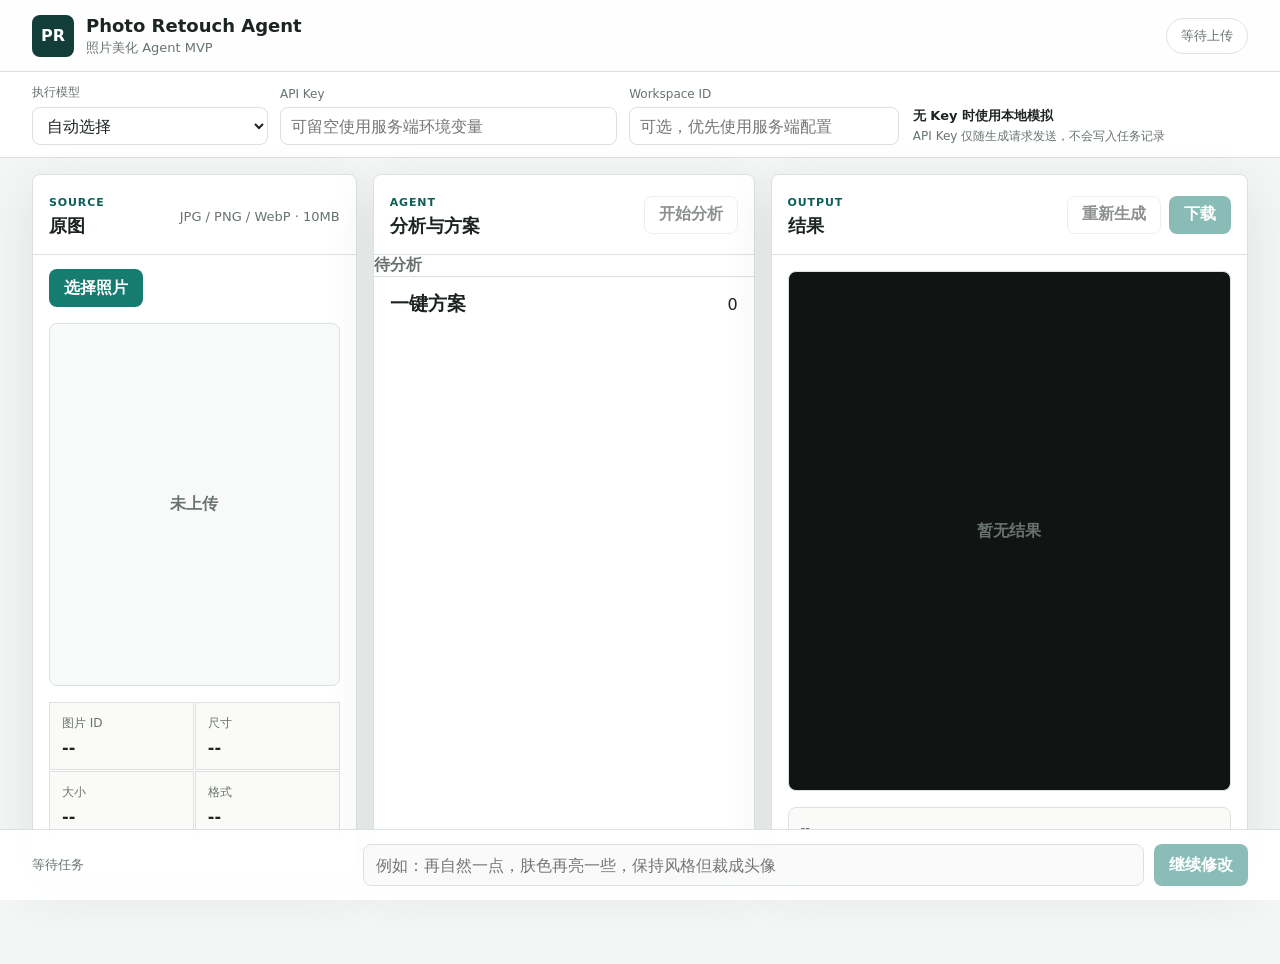
==== frontend/index.html @ a10822ad "feat: add configurable Qwen image provider" ====
<!doctype html>
<html lang="zh-CN">
  <head>
    <meta charset="UTF-8" />
    <meta name="viewport" content="width=device-width, initial-scale=1.0" />
    <title>Photo Retouch Agent</title>
    <link rel="stylesheet" href="./css/styles.css?v=0.2.0" />
  </head>
  <body>
    <header class="topbar">
      <div class="brand">
        <span class="brand-mark">PR</span>
        <div>
          <h1>Photo Retouch Agent</h1>
          <p>照片美化 Agent MVP</p>
        </div>
      </div>
      <div class="status" id="status">等待上传</div>
    </header>

    <section class="provider-bar" aria-label="图像模型配置">
      <label>
        <span>执行模型</span>
        <select id="providerSelect">
          <option value="auto">自动选择</option>
          <option value="mock">本地模拟</option>
          <option value="qwen">Qwen Image</option>
        </select>
      </label>
      <label id="apiKeyField">
        <span>API Key</span>
        <input
          id="apiKeyInput"
          type="password"
          autocomplete="off"
          spellcheck="false"
          placeholder="可留空使用服务端环境变量"
        />
      </label>
      <label id="workspaceField">
        <span>Workspace ID</span>
        <input
          id="workspaceInput"
          type="text"
          autocomplete="off"
          spellcheck="false"
          placeholder="可选，优先使用服务端配置"
        />
      </label>
      <div class="provider-state">
        <strong id="providerState">读取配置中</strong>
        <span id="providerHint">API Key 仅用于本次会话，不会保存</span>
      </div>
    </section>

    <main class="workspace">
      <section class="panel">
        <div class="panel-head">
          <div>
            <span>Source</span>
            <h2>原图</h2>
          </div>
          <small>JPG / PNG / WebP · 10MB</small>
        </div>
        <div class="actions">
          <input id="fileInput" type="file" accept="image/jpeg,image/png,image/webp" hidden />
          <button id="uploadButton" class="primary" type="button">选择照片</button>
        </div>
        <figure class="image-box">
          <img id="sourceImage" alt="原图预览" hidden />
          <figcaption id="sourceEmpty">未上传</figcaption>
        </figure>
        <dl class="meta" id="photoMeta">
          <div><dt>图片 ID</dt><dd>--</dd></div>
          <div><dt>尺寸</dt><dd>--</dd></div>
          <div><dt>大小</dt><dd>--</dd></div>
          <div><dt>格式</dt><dd>--</dd></div>
        </dl>
      </section>

      <section class="panel">
        <div class="panel-head">
          <div>
            <span>Agent</span>
            <h2>分析与方案</h2>
          </div>
          <button id="analyzeButton" type="button" disabled>开始分析</button>
        </div>
        <div id="analysisEmpty" class="empty">待分析</div>
        <div id="analysisContent" hidden>
          <div class="summary">
            <div><span>场景</span><strong id="sceneType">--</strong></div>
            <div><span>主体</span><strong id="subjectSummary">--</strong></div>
            <div><span>风险</span><strong id="riskSummary">--</strong></div>
          </div>
          <div id="analysisGroups" class="groups"></div>
        </div>
        <div class="plans-title">
          <h3>一键方案</h3>
          <span id="planCount">0</span>
        </div>
        <div id="planList" class="plans"></div>
      </section>

      <section class="panel result-panel">
        <div class="panel-head">
          <div>
            <span>Output</span>
            <h2>结果</h2>
          </div>
          <div class="actions">
            <button id="regenerateButton" type="button" disabled>重新生成</button>
            <a id="downloadLink" class="primary disabled" href="#" download>下载</a>
          </div>
        </div>
        <div class="result-box">
          <img id="resultImage" alt="美化结果" hidden />
          <div id="resultEmpty" class="empty">暂无结果</div>
        </div>
        <p id="executionNote" class="note">--</p>
      </section>
    </main>

    <footer class="dock">
      <div id="history" class="history">等待任务</div>
      <form id="refineForm" class="refine">
        <input
          id="instructionInput"
          type="text"
          placeholder="例如：再自然一点，肤色再亮一些，保持风格但裁成头像"
          disabled
        />
        <button id="refineButton" class="primary" type="submit" disabled>继续修改</button>
      </form>
    </footer>

    <script type="module" src="./js/main.js?v=0.2.0"></script>
  </body>
</html>
---- frontend/css/styles.css ----
:root {
  --bg: #f4f6f5;
  --panel: #fff;
  --text: #1c2420;
  --muted: #68736e;
  --line: #dbe2dd;
  --accent: #167c72;
  --accent-strong: #0c5f57;
  --accent-soft: #e4f4f1;
  --amber-soft: #fff0df;
  --blue-soft: #eaf2fb;
  --rose-soft: #ffedf1;
  --shadow: 0 16px 50px rgba(34, 48, 43, 0.1);
}

* {
  box-sizing: border-box;
}

[hidden] {
  display: none !important;
}

body {
  margin: 0;
  background: var(--bg);
  color: var(--text);
  font-family: Inter, ui-sans-serif, system-ui, -apple-system, BlinkMacSystemFont, "Segoe UI",
    "Microsoft YaHei", sans-serif;
}

button,
input,
select {
  font: inherit;
}

button,
.primary {
  min-height: 38px;
  border-radius: 8px;
  border: 1px solid var(--line);
  padding: 0 14px;
  background: #fff;
  color: var(--text);
  font-weight: 720;
  cursor: pointer;
}

button:disabled,
.disabled {
  opacity: 0.5;
  pointer-events: none;
}

.primary {
  display: inline-flex;
  align-items: center;
  justify-content: center;
  border-color: transparent;
  background: var(--accent);
  color: #fff;
  text-decoration: none;
}

.topbar {
  min-height: 72px;
  display: flex;
  align-items: center;
  justify-content: space-between;
  gap: 18px;
  padding: 14px clamp(16px, 3vw, 32px);
  border-bottom: 1px solid var(--line);
  background: rgba(255, 255, 255, 0.9);
  position: sticky;
  top: 0;
  z-index: 10;
}

.brand {
  display: flex;
  align-items: center;
  gap: 12px;
}

.brand-mark {
  width: 42px;
  height: 42px;
  display: grid;
  place-items: center;
  border-radius: 8px;
  background: #123d38;
  color: #fff;
  font-weight: 800;
}

.brand h1,
.brand p,
.panel-head h2,
.plans-title h3,
figure {
  margin: 0;
}

.brand h1 {
  font-size: 18px;
}

.brand p,
.panel-head small,
.note {
  margin-top: 3px;
  color: var(--muted);
  font-size: 13px;
}

.status {
  min-height: 36px;
  display: inline-flex;
  align-items: center;
  border: 1px solid var(--line);
  border-radius: 999px;
  padding: 0 14px;
  background: #fff;
  color: var(--muted);
  font-size: 13px;
}

.provider-bar {
  display: grid;
  grid-template-columns: minmax(150px, 0.7fr) minmax(220px, 1fr) minmax(190px, 0.8fr) minmax(220px, 1fr);
  gap: 12px;
  align-items: end;
  padding: 12px clamp(16px, 3vw, 32px);
  border-bottom: 1px solid var(--line);
  background: #fff;
}

.provider-bar label {
  display: grid;
  gap: 6px;
  min-width: 0;
}

.provider-bar label > span,
.provider-state span {
  color: var(--muted);
  font-size: 12px;
}

.provider-bar input,
.provider-bar select {
  width: 100%;
  min-width: 0;
  min-height: 38px;
  border: 1px solid var(--line);
  border-radius: 8px;
  padding: 0 10px;
  background: #fff;
  color: var(--text);
}

.provider-bar input:focus,
.provider-bar select:focus {
  border-color: var(--accent);
  outline: 3px solid var(--accent-soft);
}

.provider-state {
  min-height: 38px;
  display: grid;
  align-content: center;
  gap: 3px;
  padding: 0 2px;
}

.provider-state strong {
  font-size: 13px;
}

.workspace {
  display: grid;
  grid-template-columns: minmax(280px, 0.85fr) minmax(320px, 1fr) minmax(360px, 1.25fr);
  gap: 16px;
  padding: 16px clamp(16px, 3vw, 32px) 90px;
}

.panel {
  min-width: 0;
  background: var(--panel);
  border: 1px solid var(--line);
  border-radius: 8px;
  box-shadow: var(--shadow);
  overflow: hidden;
}

.panel-head {
  min-height: 66px;
  display: flex;
  justify-content: space-between;
  align-items: center;
  gap: 12px;
  padding: 16px;
  border-bottom: 1px solid var(--line);
}

.panel-head span {
  color: var(--accent-strong);
  text-transform: uppercase;
  font-size: 11px;
  font-weight: 800;
  letter-spacing: 0.08em;
}

.panel-head h2 {
  margin-top: 4px;
  font-size: 18px;
}

.actions {
  display: flex;
  gap: 8px;
  flex-wrap: wrap;
  padding: 14px 16px 0;
}

.panel-head .actions {
  padding: 0;
}

.image-box,
.result-box {
  position: relative;
  display: grid;
  place-items: center;
  width: calc(100% - 32px);
  min-height: 320px;
  margin: 16px;
  border: 1px solid var(--line);
  border-radius: 8px;
  overflow: hidden;
  background: #f8faf9;
}

.image-box {
  aspect-ratio: 4 / 5;
}

.result-box {
  min-height: 520px;
  background: #101413;
}

.image-box img,
.result-box img {
  width: 100%;
  height: 100%;
  object-fit: contain;
}

.empty,
figcaption {
  color: var(--muted);
  font-weight: 700;
}

.meta {
  display: grid;
  grid-template-columns: repeat(2, minmax(0, 1fr));
  gap: 1px;
  margin: 0;
  padding: 0 16px 16px;
}

.meta div,
.summary div {
  padding: 12px;
  border: 1px solid var(--line);
  background: #fafbf9;
}

.meta dt,
.summary span {
  color: var(--muted);
  font-size: 12px;
}

.meta dd {
  margin: 6px 0 0;
  font-weight: 760;
  overflow-wrap: anywhere;
}

.summary {
  display: grid;
  grid-template-columns: repeat(3, minmax(0, 1fr));
  gap: 1px;
  padding: 16px;
}

.summary strong {
  display: block;
  margin-top: 8px;
}

.groups {
  padding: 0 16px 8px;
}

.group {
  padding: 12px 0;
  border-top: 1px solid var(--line);
}

.group h3 {
  margin: 0 0 10px;
  font-size: 13px;
}

.tags {
  display: flex;
  flex-wrap: wrap;
  gap: 8px;
}

.tag {
  min-height: 28px;
  display: inline-flex;
  align-items: center;
  border-radius: 999px;
  padding: 5px 9px;
  background: var(--accent-soft);
  color: var(--accent-strong);
  font-size: 12px;
  font-weight: 680;
}

.tag.amber {
  background: var(--amber-soft);
}

.tag.blue {
  background: var(--blue-soft);
}

.tag.rose {
  background: var(--rose-soft);
}

.plans-title {
  display: flex;
  align-items: center;
  justify-content: space-between;
  padding: 14px 16px 8px;
  border-top: 1px solid var(--line);
}

.plans {
  padding: 0 16px 16px;
}

.plan {
  display: grid;
  grid-template-columns: 1fr auto;
  gap: 12px;
  padding: 14px 0;
  border-top: 1px solid var(--line);
}

.plan:first-child {
  border-top: 0;
}

.plan strong {
  display: block;
  margin-bottom: 5px;
}

.plan p {
  margin: 0 0 8px;
  color: var(--muted);
  font-size: 13px;
  line-height: 1.45;
}

.note {
  min-height: 50px;
  margin: 0 16px 16px;
  padding: 12px;
  border: 1px solid var(--line);
  border-radius: 8px;
  background: #fafbf9;
}

.dock {
  position: fixed;
  left: 0;
  right: 0;
  bottom: 0;
  z-index: 12;
  display: grid;
  grid-template-columns: minmax(180px, 0.36fr) minmax(260px, 1fr);
  gap: 12px;
  padding: 14px clamp(16px, 3vw, 32px);
  border-top: 1px solid var(--line);
  background: rgba(255, 255, 255, 0.94);
}

.history {
  display: flex;
  align-items: center;
  min-height: 42px;
  color: var(--muted);
  font-size: 13px;
  overflow: hidden;
  text-overflow: ellipsis;
  white-space: nowrap;
}

.refine {
  display: grid;
  grid-template-columns: 1fr auto;
  gap: 10px;
}

.refine input {
  width: 100%;
  min-width: 0;
  min-height: 42px;
  border: 1px solid var(--line);
  border-radius: 8px;
  padding: 0 12px;
}

@media (max-width: 1180px) {
  .provider-bar {
    grid-template-columns: repeat(2, minmax(0, 1fr));
  }

  .workspace {
    grid-template-columns: minmax(280px, 0.9fr) minmax(420px, 1.1fr);
  }

  .result-panel {
    grid-column: 1 / -1;
  }
}

@media (max-width: 760px) {
  .topbar,
  .panel-head {
    align-items: flex-start;
    flex-direction: column;
  }

  .workspace,
  .dock,
  .refine,
  .summary,
  .meta,
  .provider-bar {
    grid-template-columns: 1fr;
  }

  .result-box {
    min-height: 380px;
  }
}
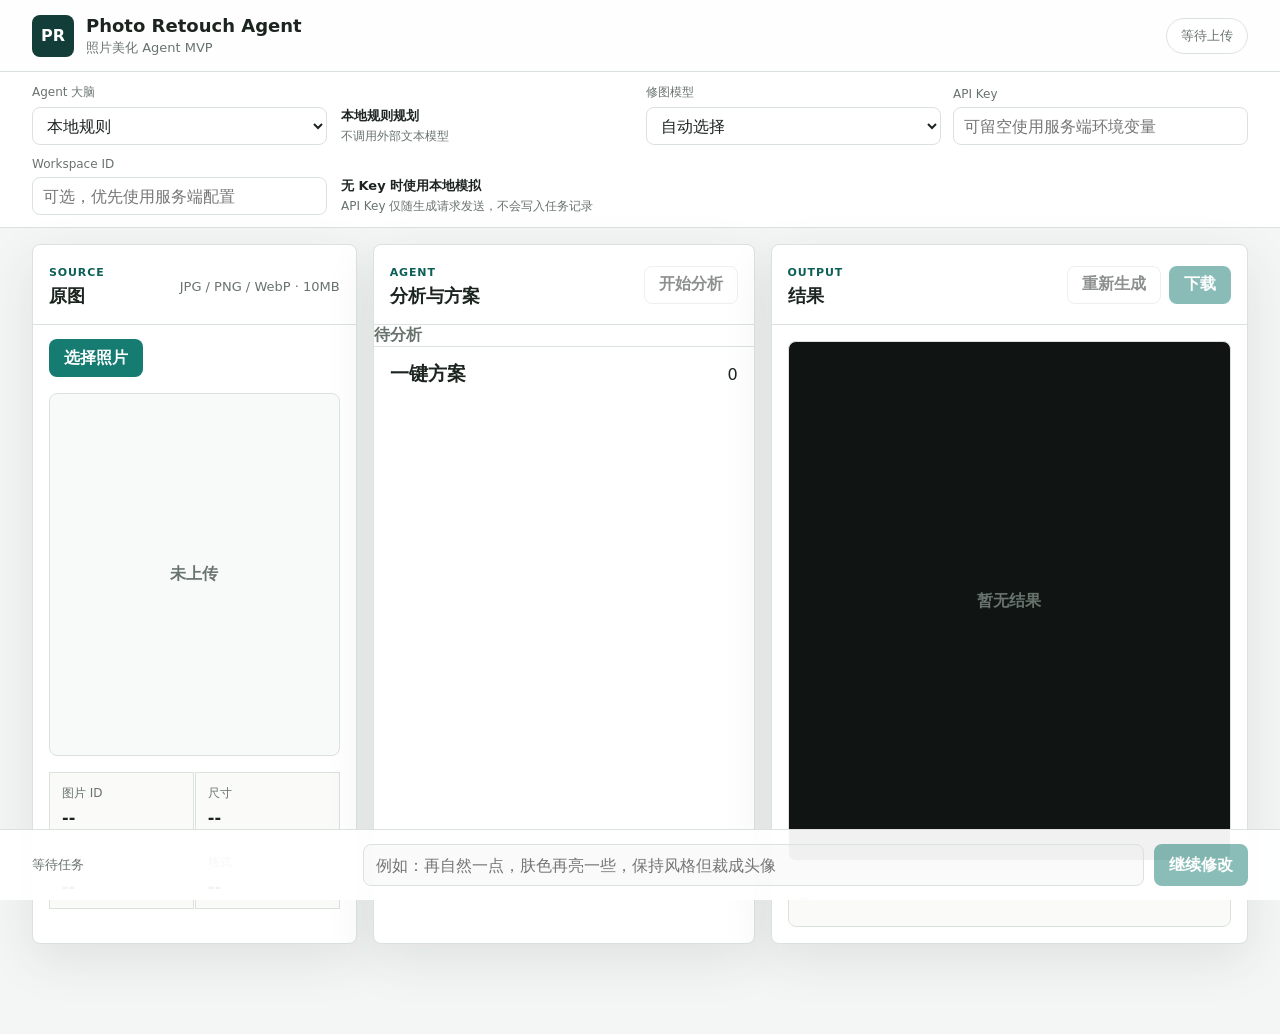
==== commit 9029b66a: "feat: add DeepSeek and GLM agent brains" ====
--- a/frontend/index.html
+++ b/frontend/index.html
@@ -4,7 +4,7 @@
     <meta charset="UTF-8" />
     <meta name="viewport" content="width=device-width, initial-scale=1.0" />
     <title>Photo Retouch Agent</title>
-    <link rel="stylesheet" href="./css/styles.css?v=0.2.0" />
+    <link rel="stylesheet" href="./css/styles.css?v=0.3.0" />
   </head>
   <body>
     <header class="topbar">
@@ -20,7 +20,29 @@
 
     <section class="provider-bar" aria-label="图像模型配置">
       <label>
-        <span>执行模型</span>
+        <span>Agent 大脑</span>
+        <select id="brainProviderSelect">
+          <option value="local">本地规则</option>
+          <option value="deepseek">DeepSeek</option>
+          <option value="glm">GLM</option>
+        </select>
+      </label>
+      <label id="brainApiKeyField" hidden>
+        <span>Agent API Key</span>
+        <input
+          id="brainApiKeyInput"
+          type="password"
+          autocomplete="off"
+          spellcheck="false"
+          placeholder="可留空使用服务端环境变量"
+        />
+      </label>
+      <div class="provider-state">
+        <strong id="brainProviderState">本地规则规划</strong>
+        <span id="brainProviderHint">优化修图指令，不直接编辑图片</span>
+      </div>
+      <label>
+        <span>修图模型</span>
         <select id="providerSelect">
           <option value="auto">自动选择</option>
           <option value="mock">本地模拟</option>
@@ -134,6 +156,6 @@
       </form>
     </footer>
 
-    <script type="module" src="./js/main.js?v=0.2.0"></script>
+    <script type="module" src="./js/main.js?v=0.3.0"></script>
   </body>
 </html>
--- a/frontend/css/styles.css
+++ b/frontend/css/styles.css
@@ -128,7 +128,7 @@
 
 .provider-bar {
   display: grid;
-  grid-template-columns: minmax(150px, 0.7fr) minmax(220px, 1fr) minmax(190px, 0.8fr) minmax(220px, 1fr);
+  grid-template-columns: repeat(4, minmax(0, 1fr));
   gap: 12px;
   align-items: end;
   padding: 12px clamp(16px, 3vw, 32px);
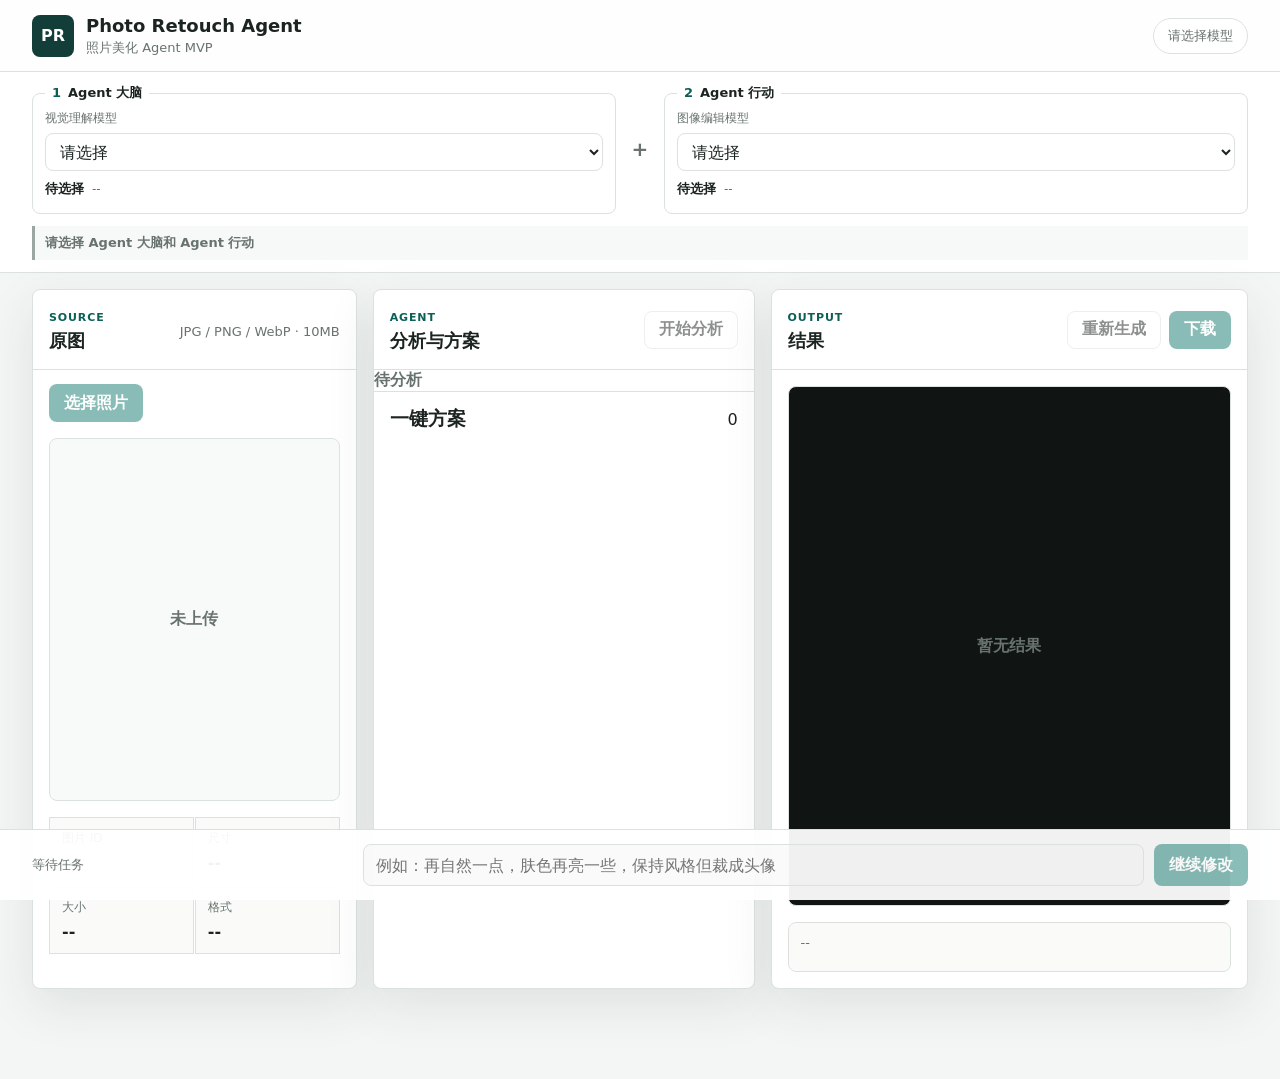
==== commit f0e5aec2: "feat: add required brain and action model controls" ====
--- a/frontend/index.html
+++ b/frontend/index.html
@@ -4,7 +4,7 @@
     <meta charset="UTF-8" />
     <meta name="viewport" content="width=device-width, initial-scale=1.0" />
     <title>Photo Retouch Agent</title>
-    <link rel="stylesheet" href="./css/styles.css?v=0.3.0" />
+    <link rel="stylesheet" href="./css/styles.css?v=0.4.0" />
   </head>
   <body>
     <header class="topbar">
@@ -15,64 +15,85 @@
           <p>照片美化 Agent MVP</p>
         </div>
       </div>
-      <div class="status" id="status">等待上传</div>
+      <div class="status" id="status">请选择模型</div>
     </header>
 
-    <section class="provider-bar" aria-label="图像模型配置">
-      <label>
-        <span>Agent 大脑</span>
-        <select id="brainProviderSelect">
-          <option value="local">本地规则</option>
-          <option value="deepseek">DeepSeek</option>
-          <option value="glm">GLM</option>
-        </select>
-      </label>
-      <label id="brainApiKeyField" hidden>
-        <span>Agent API Key</span>
-        <input
-          id="brainApiKeyInput"
-          type="password"
-          autocomplete="off"
-          spellcheck="false"
-          placeholder="可留空使用服务端环境变量"
-        />
-      </label>
-      <div class="provider-state">
-        <strong id="brainProviderState">本地规则规划</strong>
-        <span id="brainProviderHint">优化修图指令，不直接编辑图片</span>
-      </div>
-      <label>
-        <span>修图模型</span>
-        <select id="providerSelect">
-          <option value="auto">自动选择</option>
-          <option value="mock">本地模拟</option>
-          <option value="qwen">Qwen Image</option>
-        </select>
-      </label>
-      <label id="apiKeyField">
-        <span>API Key</span>
-        <input
-          id="apiKeyInput"
-          type="password"
-          autocomplete="off"
-          spellcheck="false"
-          placeholder="可留空使用服务端环境变量"
-        />
-      </label>
-      <label id="workspaceField">
-        <span>Workspace ID</span>
-        <input
-          id="workspaceInput"
-          type="text"
-          autocomplete="off"
-          spellcheck="false"
-          placeholder="可选，优先使用服务端配置"
-        />
-      </label>
-      <div class="provider-state">
-        <strong id="providerState">读取配置中</strong>
-        <span id="providerHint">API Key 仅用于本次会话，不会保存</span>
-      </div>
+    <section class="provider-bar" aria-label="Agent 模型配置">
+      <fieldset class="model-group">
+        <legend><span>1</span>Agent 大脑</legend>
+        <div class="model-fields">
+          <label>
+            <span>视觉理解模型</span>
+            <select id="brainProviderSelect">
+              <option value="">请选择</option>
+            </select>
+          </label>
+          <label id="brainApiKeyField" hidden>
+            <span>API Key</span>
+            <input
+              id="brainApiKeyInput"
+              type="password"
+              autocomplete="off"
+              spellcheck="false"
+              placeholder="服务端未配置时填写"
+            />
+          </label>
+          <label id="brainWorkspaceField" hidden>
+            <span>Workspace ID</span>
+            <input
+              id="brainWorkspaceInput"
+              type="text"
+              autocomplete="off"
+              spellcheck="false"
+              placeholder="可选"
+            />
+          </label>
+        </div>
+        <div class="provider-state">
+          <strong id="brainProviderState">待选择</strong>
+          <span id="brainProviderHint">--</span>
+        </div>
+      </fieldset>
+
+      <div class="model-connector" aria-hidden="true">+</div>
+
+      <fieldset class="model-group">
+        <legend><span>2</span>Agent 行动</legend>
+        <div class="model-fields">
+          <label>
+            <span>图像编辑模型</span>
+            <select id="actionProviderSelect">
+              <option value="">请选择</option>
+            </select>
+          </label>
+          <label id="actionApiKeyField" hidden>
+            <span>API Key</span>
+            <input
+              id="actionApiKeyInput"
+              type="password"
+              autocomplete="off"
+              spellcheck="false"
+              placeholder="服务端未配置时填写"
+            />
+          </label>
+          <label id="actionWorkspaceField" hidden>
+            <span>Workspace ID</span>
+            <input
+              id="actionWorkspaceInput"
+              type="text"
+              autocomplete="off"
+              spellcheck="false"
+              placeholder="可选"
+            />
+          </label>
+        </div>
+        <div class="provider-state">
+          <strong id="actionProviderState">待选择</strong>
+          <span id="actionProviderHint">--</span>
+        </div>
+      </fieldset>
+
+      <div class="workflow-gate" id="workflowGate">请选择 Agent 大脑和 Agent 行动</div>
     </section>
 
     <main class="workspace">
@@ -86,7 +107,7 @@
         </div>
         <div class="actions">
           <input id="fileInput" type="file" accept="image/jpeg,image/png,image/webp" hidden />
-          <button id="uploadButton" class="primary" type="button">选择照片</button>
+          <button id="uploadButton" class="primary" type="button" disabled>选择照片</button>
         </div>
         <figure class="image-box">
           <img id="sourceImage" alt="原图预览" hidden />
@@ -114,6 +135,7 @@
             <div><span>场景</span><strong id="sceneType">--</strong></div>
             <div><span>主体</span><strong id="subjectSummary">--</strong></div>
             <div><span>风险</span><strong id="riskSummary">--</strong></div>
+            <div><span>分析模型</span><strong id="analysisModelSummary">--</strong></div>
           </div>
           <div id="analysisGroups" class="groups"></div>
         </div>
@@ -156,6 +178,6 @@
       </form>
     </footer>
 
-    <script type="module" src="./js/main.js?v=0.3.0"></script>
+    <script type="module" src="./js/main.js?v=0.4.0"></script>
   </body>
 </html>
--- a/frontend/css/styles.css
+++ b/frontend/css/styles.css
@@ -128,28 +128,58 @@
 
 .provider-bar {
   display: grid;
-  grid-template-columns: repeat(4, minmax(0, 1fr));
+  grid-template-columns: minmax(0, 1fr) 24px minmax(0, 1fr);
   gap: 12px;
-  align-items: end;
+  align-items: center;
   padding: 12px clamp(16px, 3vw, 32px);
   border-bottom: 1px solid var(--line);
   background: #fff;
 }
 
-.provider-bar label {
-  display: grid;
+.model-group {
+  min-width: 0;
+  margin: 0;
+  border: 1px solid var(--line);
+  border-radius: 8px;
+  padding: 8px 12px 12px;
+}
+
+.model-group legend {
+  padding: 0 7px;
+  font-size: 13px;
+  font-weight: 780;
+}
+
+.model-group legend span {
+  margin-right: 7px;
+  color: var(--accent-strong);
+}
+
+.model-fields {
+  display: flex;
+  flex-wrap: wrap;
+  gap: 10px;
+}
+
+.model-fields label {
+  display: grid;
+  flex: 1 1 170px;
   gap: 6px;
   min-width: 0;
 }
 
-.provider-bar label > span,
+.model-fields label:first-child {
+  flex-basis: 230px;
+}
+
+.model-fields label > span,
 .provider-state span {
   color: var(--muted);
   font-size: 12px;
 }
 
-.provider-bar input,
-.provider-bar select {
+.model-fields input,
+.model-fields select {
   width: 100%;
   min-width: 0;
   min-height: 38px;
@@ -160,22 +190,48 @@
   color: var(--text);
 }
 
-.provider-bar input:focus,
-.provider-bar select:focus {
+.model-fields input:focus,
+.model-fields select:focus {
   border-color: var(--accent);
   outline: 3px solid var(--accent-soft);
 }
 
 .provider-state {
-  min-height: 38px;
-  display: grid;
-  align-content: center;
-  gap: 3px;
-  padding: 0 2px;
+  min-height: 30px;
+  display: flex;
+  align-items: baseline;
+  gap: 8px;
+  padding-top: 9px;
 }
 
 .provider-state strong {
   font-size: 13px;
+}
+
+.model-connector {
+  color: var(--muted);
+  font-size: 20px;
+  font-weight: 760;
+  text-align: center;
+}
+
+.workflow-gate {
+  grid-column: 1 / -1;
+  min-height: 34px;
+  display: flex;
+  align-items: center;
+  border-left: 3px solid #9aa6a0;
+  padding: 6px 10px;
+  background: #f7f9f8;
+  color: var(--muted);
+  font-size: 13px;
+  font-weight: 700;
+}
+
+.workflow-gate[data-ready="true"] {
+  border-left-color: var(--accent);
+  background: var(--accent-soft);
+  color: var(--accent-strong);
 }
 
 .workspace {
@@ -293,7 +349,7 @@
 
 .summary {
   display: grid;
-  grid-template-columns: repeat(3, minmax(0, 1fr));
+  grid-template-columns: repeat(4, minmax(0, 1fr));
   gap: 1px;
   padding: 16px;
 }
@@ -434,7 +490,11 @@
 
 @media (max-width: 1180px) {
   .provider-bar {
-    grid-template-columns: repeat(2, minmax(0, 1fr));
+    grid-template-columns: 1fr;
+  }
+
+  .model-connector {
+    display: none;
   }
 
   .workspace {
@@ -456,10 +516,25 @@
   .workspace,
   .dock,
   .refine,
-  .summary,
-  .meta,
-  .provider-bar {
+    .summary,
+    .meta,
+    .provider-bar {
     grid-template-columns: 1fr;
+  }
+
+  .model-fields {
+    flex-direction: column;
+  }
+
+  .model-fields label,
+  .model-fields label:first-child {
+    flex: 0 0 auto;
+  }
+
+  .provider-state {
+    align-items: flex-start;
+    flex-direction: column;
+    gap: 3px;
   }
 
   .result-box {
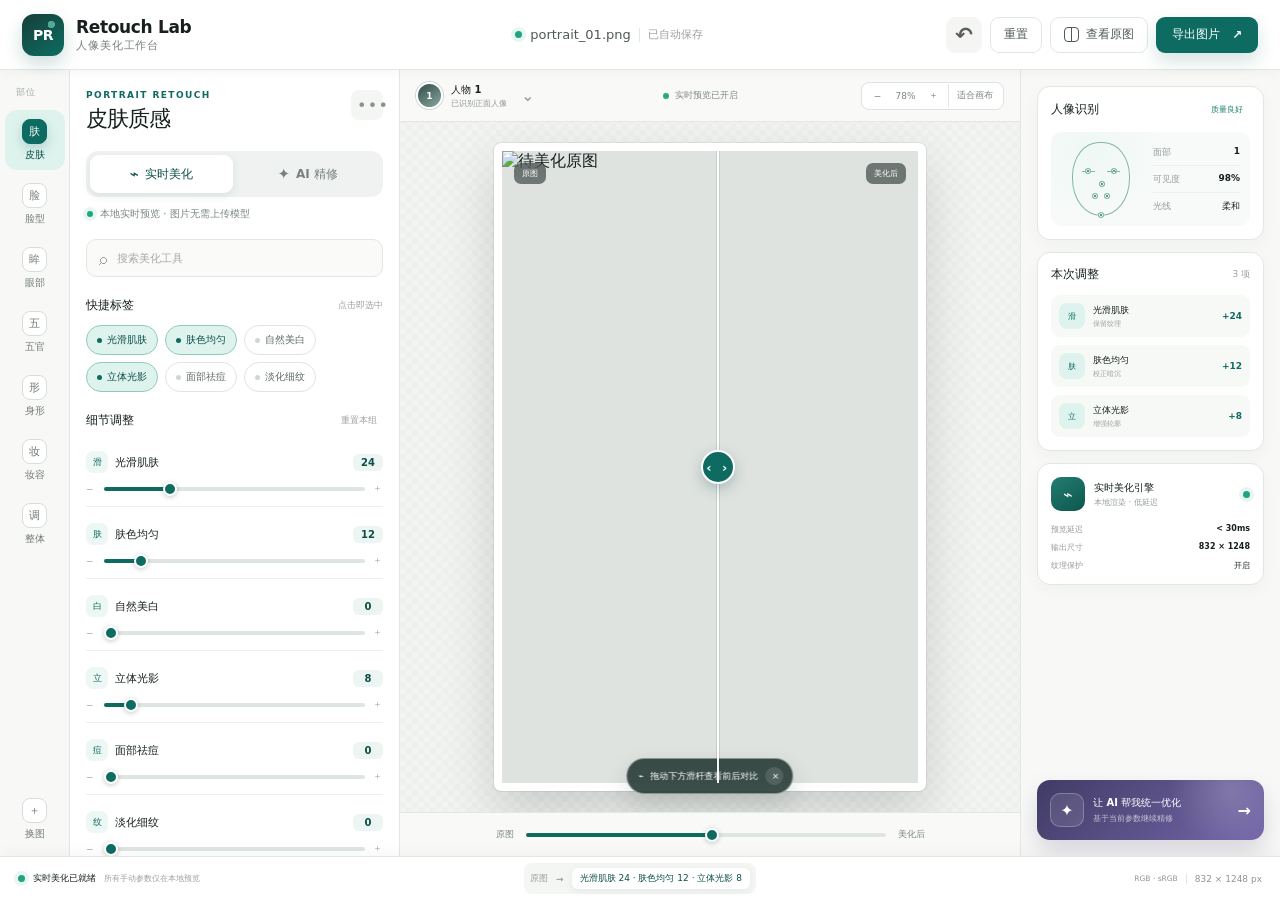
==== commit f5fd00d5: "feat: add tag-based portrait retouch workspace" ====
--- a/frontend/index.html
+++ b/frontend/index.html
@@ -3,181 +3,354 @@
   <head>
     <meta charset="UTF-8" />
     <meta name="viewport" content="width=device-width, initial-scale=1.0" />
-    <title>Photo Retouch Agent</title>
-    <link rel="stylesheet" href="./css/styles.css?v=0.4.0" />
+    <meta
+      name="description"
+      content="Photo Retouch Agent 标签化人像美化工作台原型"
+    />
+    <title>Photo Retouch Agent · 人像美化工作台</title>
+    <link rel="stylesheet" href="./css/styles.css?v=0.5.0" />
   </head>
   <body>
-    <header class="topbar">
-      <div class="brand">
+    <header class="app-header">
+      <a class="brand" href="/" aria-label="Photo Retouch Agent 首页">
         <span class="brand-mark">PR</span>
-        <div>
-          <h1>Photo Retouch Agent</h1>
-          <p>照片美化 Agent MVP</p>
-        </div>
-      </div>
-      <div class="status" id="status">请选择模型</div>
+        <span class="brand-copy">
+          <strong>Retouch Lab</strong>
+          <small>人像美化工作台</small>
+        </span>
+      </a>
+
+      <div class="document-name">
+        <span class="status-dot"></span>
+        <span>portrait_01.png</span>
+        <small>已自动保存</small>
+      </div>
+
+      <div class="header-actions">
+        <span class="prototype-pill">PROTOTYPE · V0.1</span>
+        <button class="icon-button" id="undoButton" type="button" title="撤销">
+          ↶
+        </button>
+        <button class="ghost-button" id="resetButton" type="button">重置</button>
+        <button class="ghost-button compare-button" id="compareButton" type="button">
+          <span class="compare-icon"></span>
+          查看原图
+        </button>
+        <a class="export-button" id="exportButton" href="/data/uploads/img_77f62618a9b5.png" download>
+          导出图片
+          <span>↗</span>
+        </a>
+      </div>
     </header>
 
-    <section class="provider-bar" aria-label="Agent 模型配置">
-      <fieldset class="model-group">
-        <legend><span>1</span>Agent 大脑</legend>
-        <div class="model-fields">
-          <label>
-            <span>视觉理解模型</span>
-            <select id="brainProviderSelect">
-              <option value="">请选择</option>
-            </select>
+    <main class="editor-shell">
+      <nav class="tool-rail" aria-label="美化部位">
+        <div class="rail-label">部位</div>
+        <button class="rail-tool active" data-category="skin" type="button">
+          <span>肤</span>
+          <small>皮肤</small>
+        </button>
+        <button class="rail-tool" data-category="face" type="button">
+          <span>脸</span>
+          <small>脸型</small>
+        </button>
+        <button class="rail-tool" data-category="eyes" type="button">
+          <span>眸</span>
+          <small>眼部</small>
+        </button>
+        <button class="rail-tool" data-category="features" type="button">
+          <span>五</span>
+          <small>五官</small>
+        </button>
+        <button class="rail-tool" data-category="body" type="button">
+          <span>形</span>
+          <small>身形</small>
+        </button>
+        <button class="rail-tool" data-category="makeup" type="button">
+          <span>妆</span>
+          <small>妆容</small>
+        </button>
+        <button class="rail-tool" data-category="tone" type="button">
+          <span>调</span>
+          <small>整体</small>
+        </button>
+        <div class="rail-spacer"></div>
+        <button class="rail-tool compact" id="uploadButton" type="button">
+          <span>＋</span>
+          <small>换图</small>
+        </button>
+        <input
+          id="fileInput"
+          type="file"
+          accept="image/jpeg,image/png,image/webp"
+          hidden
+        />
+      </nav>
+
+      <aside class="control-panel">
+        <div class="panel-heading">
+          <div>
+            <span class="eyebrow">Portrait retouch</span>
+            <h1 id="categoryTitle">皮肤质感</h1>
+          </div>
+          <button class="more-button" type="button" aria-label="更多">•••</button>
+        </div>
+
+        <div class="mode-switch" role="tablist" aria-label="美化模式">
+          <button class="active" data-mode="local" type="button" role="tab">
+            <span class="mode-glyph">⌁</span>
+            实时美化
+          </button>
+          <button data-mode="ai" type="button" role="tab">
+            <span class="mode-glyph">✦</span>
+            AI 精修
+          </button>
+        </div>
+
+        <div class="mode-note" id="modeNote">
+          <span class="local-dot"></span>
+          本地实时预览 · 图片无需上传模型
+        </div>
+
+        <section id="localPanel">
+          <label class="search-box">
+            <span>⌕</span>
+            <input id="toolSearch" type="search" placeholder="搜索美化工具" />
           </label>
-          <label id="brainApiKeyField" hidden>
-            <span>API Key</span>
-            <input
-              id="brainApiKeyInput"
-              type="password"
-              autocomplete="off"
-              spellcheck="false"
-              placeholder="服务端未配置时填写"
+
+          <div class="tag-section">
+            <div class="section-row">
+              <h2>快捷标签</h2>
+              <span>点击即选中</span>
+            </div>
+            <div class="tool-tags" id="quickTags"></div>
+          </div>
+
+          <div class="control-section">
+            <div class="section-row">
+              <h2>细节调整</h2>
+              <button id="resetCategoryButton" type="button">重置本组</button>
+            </div>
+            <div class="adjustments" id="adjustmentList"></div>
+          </div>
+
+          <div class="protect-card">
+            <span class="protect-icon">◎</span>
+            <div>
+              <strong>智能保护背景</strong>
+              <small>调整脸型和身形时减少背景变形</small>
+            </div>
+            <label class="switch">
+              <input id="protectBackground" type="checkbox" checked />
+              <span></span>
+            </label>
+          </div>
+        </section>
+
+        <section id="aiPanel" hidden>
+          <div class="ai-intro">
+            <span class="ai-orbit">✦</span>
+            <div>
+              <strong>AI 会理解人像后统一精修</strong>
+              <p>适合复杂光线、局部瑕疵和多项联动调整。</p>
+            </div>
+          </div>
+
+          <div class="section-row ai-section-title">
+            <h2>选择美化风格</h2>
+            <span>4 个预设</span>
+          </div>
+          <div class="preset-grid" id="presetGrid">
+            <button class="preset-card active" data-preset="natural" type="button">
+              <span class="preset-swatch natural"></span>
+              <strong>自然原生肌</strong>
+              <small>保留皮肤纹理</small>
+            </button>
+            <button class="preset-card" data-preset="clear" type="button">
+              <span class="preset-swatch clear"></span>
+              <strong>清透职业照</strong>
+              <small>明亮、干净、克制</small>
+            </button>
+            <button class="preset-card" data-preset="sculpt" type="button">
+              <span class="preset-swatch sculpt"></span>
+              <strong>立体轮廓</strong>
+              <small>增强面部光影</small>
+            </button>
+            <button class="preset-card" data-preset="warm" type="button">
+              <span class="preset-swatch warm"></span>
+              <strong>暖调氛围</strong>
+              <small>柔和肤色与背景</small>
+            </button>
+          </div>
+
+          <label class="prompt-field">
+            <span>补充你的要求</span>
+            <textarea
+              id="aiPrompt"
+              rows="4"
+              placeholder="例如：保留真实皮肤纹理，淡化眼袋，脸型不要改变太多……"
+            ></textarea>
+            <small><b id="promptCount">0</b> / 200</small>
+          </label>
+
+          <details class="model-config">
+            <summary>
+              <span>
+                <i>AI</i>
+                模型配置
+              </span>
+              <small>已连接</small>
+            </summary>
+            <div class="model-row">
+              <span>视觉分析</span>
+              <strong>Qwen3-VL Plus</strong>
+            </div>
+            <div class="model-row">
+              <span>图像编辑</span>
+              <strong>Qwen Image 2.0 Pro</strong>
+            </div>
+          </details>
+
+          <button class="generate-button" id="generateButton" type="button">
+            <span>✦</span>
+            <b>生成 AI 美化效果</b>
+            <small>约 30 秒</small>
+          </button>
+        </section>
+      </aside>
+
+      <section class="canvas-panel">
+        <div class="canvas-toolbar">
+          <div class="portrait-selector">
+            <span class="portrait-avatar">1</span>
+            <div>
+              <strong>人物 1</strong>
+              <small>已识别正面人像</small>
+            </div>
+            <button type="button">⌄</button>
+          </div>
+          <div class="canvas-status" id="canvasStatus">
+            <span></span>
+            实时预览已开启
+          </div>
+          <div class="zoom-controls">
+            <button type="button">−</button>
+            <span id="zoomValue">78%</span>
+            <button type="button">＋</button>
+            <button type="button">适合画布</button>
+          </div>
+        </div>
+
+        <div class="canvas-stage">
+          <div class="image-workbench" id="imageWorkbench">
+            <img
+              id="beforeImage"
+              src="/data/uploads/img_77f62618a9b5.png"
+              alt="待美化原图"
             />
-          </label>
-          <label id="brainWorkspaceField" hidden>
-            <span>Workspace ID</span>
-            <input
-              id="brainWorkspaceInput"
-              type="text"
-              autocomplete="off"
-              spellcheck="false"
-              placeholder="可选"
-            />
-          </label>
-        </div>
-        <div class="provider-state">
-          <strong id="brainProviderState">待选择</strong>
-          <span id="brainProviderHint">--</span>
-        </div>
-      </fieldset>
-
-      <div class="model-connector" aria-hidden="true">+</div>
-
-      <fieldset class="model-group">
-        <legend><span>2</span>Agent 行动</legend>
-        <div class="model-fields">
-          <label>
-            <span>图像编辑模型</span>
-            <select id="actionProviderSelect">
-              <option value="">请选择</option>
-            </select>
-          </label>
-          <label id="actionApiKeyField" hidden>
-            <span>API Key</span>
-            <input
-              id="actionApiKeyInput"
-              type="password"
-              autocomplete="off"
-              spellcheck="false"
-              placeholder="服务端未配置时填写"
-            />
-          </label>
-          <label id="actionWorkspaceField" hidden>
-            <span>Workspace ID</span>
-            <input
-              id="actionWorkspaceInput"
-              type="text"
-              autocomplete="off"
-              spellcheck="false"
-              placeholder="可选"
-            />
-          </label>
-        </div>
-        <div class="provider-state">
-          <strong id="actionProviderState">待选择</strong>
-          <span id="actionProviderHint">--</span>
-        </div>
-      </fieldset>
-
-      <div class="workflow-gate" id="workflowGate">请选择 Agent 大脑和 Agent 行动</div>
-    </section>
-
-    <main class="workspace">
-      <section class="panel">
-        <div class="panel-head">
-          <div>
-            <span>Source</span>
-            <h2>原图</h2>
-          </div>
-          <small>JPG / PNG / WebP · 10MB</small>
-        </div>
-        <div class="actions">
-          <input id="fileInput" type="file" accept="image/jpeg,image/png,image/webp" hidden />
-          <button id="uploadButton" class="primary" type="button" disabled>选择照片</button>
-        </div>
-        <figure class="image-box">
-          <img id="sourceImage" alt="原图预览" hidden />
-          <figcaption id="sourceEmpty">未上传</figcaption>
-        </figure>
-        <dl class="meta" id="photoMeta">
-          <div><dt>图片 ID</dt><dd>--</dd></div>
-          <div><dt>尺寸</dt><dd>--</dd></div>
-          <div><dt>大小</dt><dd>--</dd></div>
-          <div><dt>格式</dt><dd>--</dd></div>
-        </dl>
+            <div class="after-layer" id="afterLayer">
+              <img
+                id="afterImage"
+                src="/data/uploads/img_77f62618a9b5.png"
+                alt="实时美化预览"
+              />
+            </div>
+            <div class="compare-line" id="compareLine">
+              <span>‹ ›</span>
+            </div>
+            <span class="image-badge before-badge">原图</span>
+            <span class="image-badge after-badge">美化后</span>
+          </div>
+
+          <div class="floating-tip" id="floatingTip">
+            <span>⌁</span>
+            拖动下方滑杆查看前后对比
+            <button type="button" aria-label="关闭提示">×</button>
+          </div>
+        </div>
+
+        <div class="compare-bar">
+          <span>原图</span>
+          <input id="compareRange" type="range" min="0" max="100" value="52" />
+          <span>美化后</span>
+        </div>
       </section>
 
-      <section class="panel">
-        <div class="panel-head">
-          <div>
-            <span>Agent</span>
-            <h2>分析与方案</h2>
-          </div>
-          <button id="analyzeButton" type="button" disabled>开始分析</button>
-        </div>
-        <div id="analysisEmpty" class="empty">待分析</div>
-        <div id="analysisContent" hidden>
-          <div class="summary">
-            <div><span>场景</span><strong id="sceneType">--</strong></div>
-            <div><span>主体</span><strong id="subjectSummary">--</strong></div>
-            <div><span>风险</span><strong id="riskSummary">--</strong></div>
-            <div><span>分析模型</span><strong id="analysisModelSummary">--</strong></div>
-          </div>
-          <div id="analysisGroups" class="groups"></div>
-        </div>
-        <div class="plans-title">
-          <h3>一键方案</h3>
-          <span id="planCount">0</span>
-        </div>
-        <div id="planList" class="plans"></div>
-      </section>
-
-      <section class="panel result-panel">
-        <div class="panel-head">
-          <div>
-            <span>Output</span>
-            <h2>结果</h2>
-          </div>
-          <div class="actions">
-            <button id="regenerateButton" type="button" disabled>重新生成</button>
-            <a id="downloadLink" class="primary disabled" href="#" download>下载</a>
-          </div>
-        </div>
-        <div class="result-box">
-          <img id="resultImage" alt="美化结果" hidden />
-          <div id="resultEmpty" class="empty">暂无结果</div>
-        </div>
-        <p id="executionNote" class="note">--</p>
-      </section>
+      <aside class="inspector-panel">
+        <section class="inspector-card detection-card">
+          <div class="section-row">
+            <h2>人像识别</h2>
+            <span class="success-label">质量良好</span>
+          </div>
+          <div class="face-map">
+            <div class="face-oval">
+              <i class="point p1"></i>
+              <i class="point p2"></i>
+              <i class="point p3"></i>
+              <i class="point p4"></i>
+              <i class="point p5"></i>
+              <i class="point p6"></i>
+            </div>
+            <div class="face-stats">
+              <div><span>面部</span><strong>1</strong></div>
+              <div><span>可见度</span><strong>98%</strong></div>
+              <div><span>光线</span><strong>柔和</strong></div>
+            </div>
+          </div>
+        </section>
+
+        <section class="inspector-card changes-card">
+          <div class="section-row">
+            <h2>本次调整</h2>
+            <span id="changeCount">3 项</span>
+          </div>
+          <div class="change-list" id="changeList"></div>
+        </section>
+
+        <section class="inspector-card engine-card">
+          <div class="engine-head">
+            <span class="engine-icon">⌁</span>
+            <div>
+              <strong>实时美化引擎</strong>
+              <small>本地渲染 · 低延迟</small>
+            </div>
+            <span class="online-dot"></span>
+          </div>
+          <dl>
+            <div><dt>预览延迟</dt><dd>&lt; 30ms</dd></div>
+            <div><dt>输出尺寸</dt><dd>832 × 1248</dd></div>
+            <div><dt>纹理保护</dt><dd>开启</dd></div>
+          </dl>
+        </section>
+
+        <button class="ai-shortcut" id="aiShortcut" type="button">
+          <span>✦</span>
+          <span>
+            <strong>让 AI 帮我统一优化</strong>
+            <small>基于当前参数继续精修</small>
+          </span>
+          <b>→</b>
+        </button>
+      </aside>
     </main>
 
-    <footer class="dock">
-      <div id="history" class="history">等待任务</div>
-      <form id="refineForm" class="refine">
-        <input
-          id="instructionInput"
-          type="text"
-          placeholder="例如：再自然一点，肤色再亮一些，保持风格但裁成头像"
-          disabled
-        />
-        <button id="refineButton" class="primary" type="submit" disabled>继续修改</button>
-      </form>
+    <footer class="status-bar">
+      <div>
+        <span class="ready-dot"></span>
+        <strong id="footerStatus">实时美化已就绪</strong>
+        <small>所有手动参数仅在本地预览</small>
+      </div>
+      <div class="history-strip">
+        <span>原图</span>
+        <b>→</b>
+        <span class="active" id="historyState">光滑 24 · 肤色 12 · 立体 8</span>
+      </div>
+      <div>
+        <small>RGB · sRGB</small>
+        <span>832 × 1248 px</span>
+      </div>
     </footer>
 
-    <script type="module" src="./js/main.js?v=0.4.0"></script>
+    <script type="module" src="./js/main.js?v=0.5.0"></script>
   </body>
 </html>
--- a/frontend/css/styles.css
+++ b/frontend/css/styles.css
@@ -1,543 +1,1615 @@
 :root {
-  --bg: #f4f6f5;
-  --panel: #fff;
-  --text: #1c2420;
-  --muted: #68736e;
-  --line: #dbe2dd;
-  --accent: #167c72;
-  --accent-strong: #0c5f57;
-  --accent-soft: #e4f4f1;
-  --amber-soft: #fff0df;
-  --blue-soft: #eaf2fb;
-  --rose-soft: #ffedf1;
-  --shadow: 0 16px 50px rgba(34, 48, 43, 0.1);
+  color-scheme: light;
+  --ink: #17201f;
+  --muted: #78807e;
+  --line: #e3e7e4;
+  --soft-line: #edf0ee;
+  --paper: #ffffff;
+  --canvas: #f2f3f0;
+  --panel: #fbfcfa;
+  --green: #0e6b61;
+  --green-dark: #0a4f49;
+  --mint: #dff3ee;
+  --mint-strong: #bce7dc;
+  --peach: #f5a184;
+  --peach-soft: #fff0e9;
+  --lavender: #8e84c7;
+  --shadow: 0 16px 40px rgba(32, 49, 46, 0.08);
+  --radius: 14px;
+  font-family:
+    Inter, "SF Pro Display", "PingFang SC", "Microsoft YaHei", system-ui,
+    sans-serif;
+  font-synthesis: none;
 }
 
 * {
   box-sizing: border-box;
 }
 
+html,
+body {
+  height: 100%;
+  margin: 0;
+}
+
+body {
+  min-width: 1120px;
+  overflow: hidden;
+  color: var(--ink);
+  background: var(--canvas);
+}
+
+button,
+input,
+textarea,
+select {
+  color: inherit;
+  font: inherit;
+}
+
+button,
+a {
+  -webkit-tap-highlight-color: transparent;
+}
+
+button {
+  border: 0;
+  cursor: pointer;
+}
+
+.app-header {
+  position: relative;
+  z-index: 20;
+  display: grid;
+  grid-template-columns: 290px 1fr auto;
+  align-items: center;
+  height: 70px;
+  padding: 0 22px;
+  border-bottom: 1px solid var(--line);
+  background: rgba(255, 255, 255, 0.96);
+  box-shadow: 0 2px 12px rgba(19, 38, 34, 0.04);
+  backdrop-filter: blur(16px);
+}
+
+.brand {
+  display: inline-flex;
+  align-items: center;
+  gap: 12px;
+  color: inherit;
+  text-decoration: none;
+}
+
+.brand-mark {
+  display: grid;
+  width: 42px;
+  height: 42px;
+  place-items: center;
+  border-radius: 12px;
+  color: #fff;
+  background:
+    radial-gradient(circle at 70% 25%, #51aa95 0 8%, transparent 9%),
+    linear-gradient(145deg, #163f3a, #0d6d61);
+  box-shadow: 0 8px 18px rgba(11, 89, 79, 0.2);
+  font-size: 14px;
+  font-weight: 850;
+  letter-spacing: -0.04em;
+}
+
+.brand-copy {
+  display: grid;
+  gap: 1px;
+}
+
+.brand-copy strong {
+  font-size: 17px;
+  letter-spacing: -0.02em;
+}
+
+.brand-copy small {
+  color: var(--muted);
+  font-size: 11px;
+  letter-spacing: 0.08em;
+}
+
+.document-name {
+  display: flex;
+  align-items: center;
+  justify-self: center;
+  gap: 8px;
+  color: #505856;
+  font-size: 13px;
+}
+
+.document-name small {
+  padding-left: 8px;
+  border-left: 1px solid var(--line);
+  color: #9aa09e;
+}
+
+.status-dot,
+.ready-dot,
+.online-dot,
+.local-dot {
+  display: inline-block;
+  width: 7px;
+  height: 7px;
+  border-radius: 50%;
+  background: #22a381;
+  box-shadow: 0 0 0 4px rgba(34, 163, 129, 0.1);
+}
+
+.header-actions {
+  display: flex;
+  align-items: center;
+  gap: 8px;
+}
+
+.prototype-pill {
+  margin-right: 6px;
+  padding: 6px 9px;
+  border: 1px solid #e8dfd7;
+  border-radius: 999px;
+  color: #9a745f;
+  background: #fff9f4;
+  font-size: 9px;
+  font-weight: 800;
+  letter-spacing: 0.12em;
+}
+
+.icon-button,
+.ghost-button,
+.export-button {
+  display: inline-flex;
+  height: 36px;
+  align-items: center;
+  justify-content: center;
+  border-radius: 9px;
+  font-size: 12px;
+  font-weight: 700;
+}
+
+.icon-button {
+  width: 36px;
+  color: #58605e;
+  background: #f5f6f4;
+  font-size: 21px;
+}
+
+.ghost-button {
+  gap: 7px;
+  padding: 0 13px;
+  border: 1px solid var(--line);
+  color: #4f5956;
+  background: #fff;
+}
+
+.ghost-button:hover,
+.icon-button:hover {
+  border-color: #cad6d2;
+  background: #f2f7f5;
+}
+
+.compare-icon {
+  position: relative;
+  width: 15px;
+  height: 15px;
+  overflow: hidden;
+  border: 1.5px solid currentColor;
+  border-radius: 4px;
+}
+
+.compare-icon::after {
+  position: absolute;
+  top: 0;
+  bottom: 0;
+  left: 50%;
+  border-left: 1.5px solid currentColor;
+  content: "";
+}
+
+.export-button {
+  gap: 12px;
+  padding: 0 16px;
+  color: #fff;
+  background: var(--green);
+  text-decoration: none;
+  box-shadow: 0 8px 18px rgba(14, 107, 97, 0.18);
+}
+
+.export-button:hover {
+  background: var(--green-dark);
+}
+
+.editor-shell {
+  display: grid;
+  grid-template-columns: 76px 350px minmax(500px, 1fr) 284px;
+  height: calc(100vh - 114px);
+  min-height: 600px;
+}
+
+.tool-rail {
+  display: flex;
+  flex-direction: column;
+  align-items: center;
+  gap: 4px;
+  padding: 16px 8px 10px;
+  border-right: 1px solid var(--line);
+  background: #f8f9f7;
+}
+
+.rail-label {
+  align-self: flex-start;
+  margin: 0 0 7px 8px;
+  color: #a3a9a7;
+  font-size: 9px;
+  font-weight: 800;
+  letter-spacing: 0.16em;
+  text-transform: uppercase;
+}
+
+.rail-tool {
+  display: grid;
+  width: 60px;
+  min-height: 60px;
+  place-items: center;
+  align-content: center;
+  gap: 4px;
+  border-radius: 12px;
+  color: #727b78;
+  background: transparent;
+  transition: 160ms ease;
+}
+
+.rail-tool > span {
+  display: grid;
+  width: 25px;
+  height: 25px;
+  place-items: center;
+  border: 1px solid #d8ddda;
+  border-radius: 8px;
+  background: #fff;
+  font-size: 11px;
+  font-weight: 800;
+}
+
+.rail-tool small {
+  font-size: 10px;
+  font-weight: 650;
+}
+
+.rail-tool:hover {
+  color: var(--green);
+  background: #edf5f2;
+}
+
+.rail-tool.active {
+  color: var(--green-dark);
+  background: var(--mint);
+}
+
+.rail-tool.active > span {
+  border-color: var(--green);
+  color: #fff;
+  background: var(--green);
+  box-shadow: 0 5px 12px rgba(14, 107, 97, 0.22);
+}
+
+.rail-tool.compact {
+  min-height: 54px;
+}
+
+.rail-spacer {
+  flex: 1;
+}
+
+.control-panel,
+.inspector-panel {
+  min-height: 0;
+  overflow: auto;
+  scrollbar-width: thin;
+  scrollbar-color: #d7dcda transparent;
+}
+
+.control-panel {
+  padding: 20px 20px 26px;
+  border-right: 1px solid var(--line);
+  background: var(--paper);
+}
+
+.panel-heading {
+  display: flex;
+  align-items: flex-start;
+  justify-content: space-between;
+  margin-bottom: 17px;
+}
+
+.eyebrow {
+  display: block;
+  margin-bottom: 4px;
+  color: var(--green);
+  font-size: 9px;
+  font-weight: 850;
+  letter-spacing: 0.16em;
+  text-transform: uppercase;
+}
+
+.panel-heading h1 {
+  margin: 0;
+  font-size: 22px;
+  letter-spacing: -0.04em;
+}
+
+.more-button {
+  width: 32px;
+  height: 30px;
+  border-radius: 8px;
+  color: #8a918f;
+  background: #f4f6f4;
+  letter-spacing: 0.08em;
+}
+
+.mode-switch {
+  display: grid;
+  grid-template-columns: 1fr 1fr;
+  gap: 4px;
+  padding: 4px;
+  border-radius: 12px;
+  background: #eff2f0;
+}
+
+.mode-switch button {
+  display: flex;
+  height: 38px;
+  align-items: center;
+  justify-content: center;
+  gap: 6px;
+  border-radius: 9px;
+  color: #78817e;
+  background: transparent;
+  font-size: 12px;
+  font-weight: 750;
+}
+
+.mode-switch button.active {
+  color: var(--green-dark);
+  background: #fff;
+  box-shadow: 0 3px 10px rgba(28, 50, 46, 0.09);
+}
+
+.mode-glyph {
+  font-size: 15px;
+}
+
+.mode-note {
+  display: flex;
+  align-items: center;
+  gap: 7px;
+  margin: 10px 1px 18px;
+  color: #7b8582;
+  font-size: 10px;
+}
+
+.local-dot {
+  width: 6px;
+  height: 6px;
+}
+
+.search-box {
+  display: flex;
+  height: 38px;
+  align-items: center;
+  gap: 8px;
+  padding: 0 12px;
+  border: 1px solid var(--line);
+  border-radius: 10px;
+  color: #9aa19f;
+  background: #fafbf9;
+}
+
+.search-box:focus-within {
+  border-color: #9acbbf;
+  box-shadow: 0 0 0 3px rgba(14, 107, 97, 0.08);
+}
+
+.search-box input {
+  width: 100%;
+  border: 0;
+  outline: 0;
+  background: transparent;
+  font-size: 11px;
+}
+
+.search-box input::placeholder {
+  color: #a4aaa8;
+}
+
+.tag-section,
+.control-section {
+  margin-top: 20px;
+}
+
+.section-row {
+  display: flex;
+  align-items: center;
+  justify-content: space-between;
+}
+
+.section-row h2 {
+  margin: 0;
+  font-size: 12px;
+  letter-spacing: -0.01em;
+}
+
+.section-row > span,
+.section-row > button {
+  color: #9aa19f;
+  background: transparent;
+  font-size: 9px;
+}
+
+.section-row > button:hover {
+  color: var(--green);
+}
+
+.tool-tags {
+  display: flex;
+  flex-wrap: wrap;
+  gap: 7px;
+  margin-top: 11px;
+}
+
+.tool-tag {
+  display: inline-flex;
+  height: 30px;
+  align-items: center;
+  gap: 5px;
+  padding: 0 10px;
+  border: 1px solid #e0e5e2;
+  border-radius: 999px;
+  color: #606a67;
+  background: #fff;
+  font-size: 10px;
+  font-weight: 650;
+  transition: 150ms ease;
+}
+
+.tool-tag::before {
+  width: 5px;
+  height: 5px;
+  border-radius: 50%;
+  background: #d0d6d3;
+  content: "";
+}
+
+.tool-tag:hover {
+  border-color: #a8d2c8;
+  color: var(--green);
+}
+
+.tool-tag.active {
+  border-color: #91c9bb;
+  color: var(--green-dark);
+  background: var(--mint);
+}
+
+.tool-tag.active::before {
+  background: var(--green);
+}
+
+.adjustments {
+  display: grid;
+  gap: 4px;
+  margin-top: 10px;
+}
+
+.adjustment {
+  padding: 12px 0 11px;
+  border-bottom: 1px solid var(--soft-line);
+}
+
+.adjustment-head {
+  display: flex;
+  align-items: center;
+  justify-content: space-between;
+  margin-bottom: 9px;
+}
+
+.adjustment-label {
+  display: inline-flex;
+  align-items: center;
+  gap: 7px;
+  font-size: 11px;
+  font-weight: 700;
+}
+
+.adjustment-label i {
+  display: grid;
+  width: 22px;
+  height: 22px;
+  place-items: center;
+  border-radius: 7px;
+  color: var(--green);
+  background: #edf7f4;
+  font-size: 9px;
+  font-style: normal;
+  font-weight: 850;
+}
+
+.adjustment-value {
+  min-width: 30px;
+  padding: 3px 6px;
+  border-radius: 6px;
+  color: var(--green-dark);
+  background: #edf5f3;
+  text-align: center;
+  font-size: 10px;
+  font-weight: 800;
+}
+
+.slider-row {
+  display: grid;
+  grid-template-columns: 10px 1fr 10px;
+  align-items: center;
+  gap: 8px;
+  color: #a5aaa8;
+  font-size: 9px;
+}
+
+input[type="range"] {
+  height: 4px;
+  margin: 0;
+  border-radius: 999px;
+  outline: 0;
+  background:
+    linear-gradient(
+      to right,
+      var(--green) 0 var(--range-progress, 30%),
+      #dfe5e2 var(--range-progress, 30%) 100%
+    );
+  appearance: none;
+}
+
+input[type="range"]::-webkit-slider-thumb {
+  width: 14px;
+  height: 14px;
+  border: 2px solid #fff;
+  border-radius: 50%;
+  background: var(--green);
+  box-shadow: 0 1px 5px rgba(17, 64, 57, 0.28);
+  appearance: none;
+}
+
+.protect-card {
+  display: grid;
+  grid-template-columns: 34px 1fr auto;
+  align-items: center;
+  gap: 10px;
+  margin-top: 18px;
+  padding: 12px;
+  border: 1px solid #dceae6;
+  border-radius: 12px;
+  background: #f4faf8;
+}
+
+.protect-icon {
+  display: grid;
+  width: 32px;
+  height: 32px;
+  place-items: center;
+  border-radius: 10px;
+  color: var(--green);
+  background: var(--mint);
+  font-weight: 850;
+}
+
+.protect-card div {
+  display: grid;
+  gap: 3px;
+}
+
+.protect-card strong {
+  font-size: 10px;
+}
+
+.protect-card small {
+  color: #7d8784;
+  font-size: 8px;
+}
+
+.switch {
+  position: relative;
+  width: 31px;
+  height: 18px;
+}
+
+.switch input {
+  position: absolute;
+  opacity: 0;
+}
+
+.switch span {
+  position: absolute;
+  inset: 0;
+  border-radius: 99px;
+  background: #ced5d2;
+  transition: 160ms ease;
+}
+
+.switch span::after {
+  position: absolute;
+  top: 3px;
+  left: 3px;
+  width: 12px;
+  height: 12px;
+  border-radius: 50%;
+  background: #fff;
+  box-shadow: 0 1px 3px rgba(0, 0, 0, 0.15);
+  content: "";
+  transition: 160ms ease;
+}
+
+.switch input:checked + span {
+  background: var(--green);
+}
+
+.switch input:checked + span::after {
+  transform: translateX(13px);
+}
+
+.ai-intro {
+  display: flex;
+  gap: 11px;
+  padding: 14px;
+  border: 1px solid #e5dff6;
+  border-radius: 13px;
+  background:
+    radial-gradient(circle at 95% 10%, rgba(159, 142, 220, 0.12), transparent 38%),
+    #faf8ff;
+}
+
+.ai-orbit {
+  display: grid;
+  width: 34px;
+  height: 34px;
+  flex: 0 0 auto;
+  place-items: center;
+  border-radius: 50%;
+  color: #fff;
+  background: linear-gradient(145deg, #8b76cd, #554990);
+  box-shadow: 0 7px 16px rgba(94, 74, 157, 0.2);
+}
+
+.ai-intro div {
+  display: grid;
+  gap: 4px;
+}
+
+.ai-intro strong {
+  font-size: 11px;
+}
+
+.ai-intro p {
+  margin: 0;
+  color: #7b758b;
+  font-size: 9px;
+  line-height: 1.5;
+}
+
+.ai-section-title {
+  margin-top: 20px;
+}
+
+.preset-grid {
+  display: grid;
+  grid-template-columns: 1fr 1fr;
+  gap: 8px;
+  margin-top: 11px;
+}
+
+.preset-card {
+  display: grid;
+  grid-template-columns: 35px 1fr;
+  grid-template-rows: auto auto;
+  gap: 2px 9px;
+  padding: 10px;
+  border: 1px solid var(--line);
+  border-radius: 11px;
+  background: #fff;
+  text-align: left;
+}
+
+.preset-card.active {
+  border-color: #9bc6bb;
+  background: #f2f9f7;
+  box-shadow: inset 0 0 0 1px #c7e2dc;
+}
+
+.preset-swatch {
+  grid-row: 1 / 3;
+  width: 35px;
+  height: 35px;
+  border-radius: 9px;
+  background: #ddd;
+}
+
+.preset-swatch.natural {
+  background: linear-gradient(135deg, #d7b7a2, #f1d7c5 55%, #b88973);
+}
+
+.preset-swatch.clear {
+  background: linear-gradient(135deg, #b8d8d6, #e5f4ef 55%, #8fb1b0);
+}
+
+.preset-swatch.sculpt {
+  background: linear-gradient(135deg, #4c4b51, #b69c8c 55%, #e6cab3);
+}
+
+.preset-swatch.warm {
+  background: linear-gradient(135deg, #9f6c52, #efb48e 55%, #7c5556);
+}
+
+.preset-card strong {
+  align-self: end;
+  font-size: 9px;
+}
+
+.preset-card small {
+  color: #969c99;
+  font-size: 8px;
+}
+
+.prompt-field {
+  position: relative;
+  display: grid;
+  gap: 7px;
+  margin-top: 18px;
+}
+
+.prompt-field > span {
+  font-size: 11px;
+  font-weight: 750;
+}
+
+.prompt-field textarea {
+  width: 100%;
+  resize: none;
+  border: 1px solid var(--line);
+  border-radius: 11px;
+  outline: 0;
+  padding: 11px 12px 24px;
+  color: #4c5653;
+  background: #fafbf9;
+  font-size: 10px;
+  line-height: 1.55;
+}
+
+.prompt-field textarea:focus {
+  border-color: #aa9dd8;
+  box-shadow: 0 0 0 3px rgba(142, 132, 199, 0.1);
+}
+
+.prompt-field > small {
+  position: absolute;
+  right: 9px;
+  bottom: 7px;
+  color: #a0a5a3;
+  font-size: 8px;
+}
+
+.model-config {
+  margin-top: 13px;
+  border: 1px solid var(--line);
+  border-radius: 11px;
+  background: #fff;
+}
+
+.model-config summary {
+  display: flex;
+  align-items: center;
+  justify-content: space-between;
+  padding: 10px 11px;
+  cursor: pointer;
+  list-style: none;
+}
+
+.model-config summary > span {
+  display: flex;
+  align-items: center;
+  gap: 7px;
+  font-size: 10px;
+  font-weight: 750;
+}
+
+.model-config summary i {
+  display: grid;
+  width: 22px;
+  height: 22px;
+  place-items: center;
+  border-radius: 7px;
+  color: #fff;
+  background: var(--lavender);
+  font-size: 7px;
+  font-style: normal;
+}
+
+.model-config summary small {
+  color: #1e9a7a;
+  font-size: 8px;
+}
+
+.model-row {
+  display: flex;
+  justify-content: space-between;
+  padding: 9px 11px;
+  border-top: 1px solid var(--soft-line);
+  font-size: 9px;
+}
+
+.model-row span {
+  color: #919795;
+}
+
+.generate-button {
+  display: grid;
+  grid-template-columns: 26px 1fr auto;
+  width: 100%;
+  height: 48px;
+  align-items: center;
+  gap: 7px;
+  margin-top: 14px;
+  padding: 0 14px;
+  border-radius: 12px;
+  color: #fff;
+  background: linear-gradient(135deg, #6955a9, #8e79ca);
+  box-shadow: 0 10px 22px rgba(105, 85, 169, 0.23);
+  text-align: left;
+}
+
+.generate-button > span {
+  font-size: 17px;
+}
+
+.generate-button b {
+  font-size: 11px;
+}
+
+.generate-button small {
+  color: rgba(255, 255, 255, 0.75);
+  font-size: 8px;
+}
+
+.generate-button.loading {
+  pointer-events: none;
+  background: linear-gradient(90deg, #7663b1, #9a87d2, #7663b1);
+  background-size: 200% 100%;
+  animation: shimmer 1.2s linear infinite;
+}
+
+@keyframes shimmer {
+  to {
+    background-position: -200% 0;
+  }
+}
+
+.canvas-panel {
+  display: grid;
+  min-width: 0;
+  min-height: 0;
+  grid-template-rows: 52px 1fr 44px;
+  background:
+    linear-gradient(45deg, rgba(255, 255, 255, 0.28) 25%, transparent 25%),
+    linear-gradient(-45deg, rgba(255, 255, 255, 0.28) 25%, transparent 25%),
+    linear-gradient(45deg, transparent 75%, rgba(255, 255, 255, 0.28) 75%),
+    linear-gradient(-45deg, transparent 75%, rgba(255, 255, 255, 0.28) 75%),
+    #eef0ed;
+  background-position:
+    0 0,
+    0 6px,
+    6px -6px,
+    -6px 0;
+  background-size: 12px 12px;
+}
+
+.canvas-toolbar {
+  display: flex;
+  align-items: center;
+  justify-content: space-between;
+  padding: 0 16px;
+  border-bottom: 1px solid var(--line);
+  background: rgba(250, 251, 249, 0.94);
+}
+
+.portrait-selector {
+  display: flex;
+  align-items: center;
+  gap: 8px;
+}
+
+.portrait-avatar {
+  display: grid;
+  width: 27px;
+  height: 27px;
+  place-items: center;
+  border: 2px solid #fff;
+  border-radius: 50%;
+  color: #fff;
+  background: linear-gradient(145deg, #334c47, #86a89f);
+  box-shadow: 0 0 0 1px #cbd7d3;
+  font-size: 9px;
+  font-weight: 800;
+}
+
+.portrait-selector div {
+  display: grid;
+  gap: 1px;
+}
+
+.portrait-selector strong {
+  font-size: 10px;
+}
+
+.portrait-selector small {
+  color: #929997;
+  font-size: 8px;
+}
+
+.portrait-selector button {
+  color: #8e9693;
+  background: transparent;
+}
+
+.canvas-status {
+  display: flex;
+  align-items: center;
+  gap: 6px;
+  color: #7f8986;
+  font-size: 9px;
+}
+
+.canvas-status > span {
+  width: 6px;
+  height: 6px;
+  border-radius: 50%;
+  background: #27a784;
+}
+
+.canvas-status.ai > span {
+  background: var(--lavender);
+}
+
+.zoom-controls {
+  display: flex;
+  height: 28px;
+  align-items: center;
+  gap: 1px;
+  padding: 2px;
+  border: 1px solid #dee3e0;
+  border-radius: 8px;
+  background: #fff;
+}
+
+.zoom-controls button,
+.zoom-controls span {
+  display: grid;
+  min-width: 27px;
+  height: 23px;
+  place-items: center;
+  color: #7b8381;
+  background: transparent;
+  font-size: 9px;
+}
+
+.zoom-controls button:last-child {
+  padding: 0 8px;
+  border-left: 1px solid var(--line);
+}
+
+.canvas-stage {
+  position: relative;
+  display: grid;
+  min-height: 0;
+  place-items: center;
+  overflow: hidden;
+  padding: 20px;
+}
+
+.image-workbench {
+  position: relative;
+  height: min(72vh, 760px);
+  max-height: calc(100vh - 190px);
+  overflow: hidden;
+  border: 8px solid #fff;
+  border-radius: 7px;
+  background: #dfe3e0;
+  box-shadow:
+    0 22px 50px rgba(28, 42, 39, 0.19),
+    0 0 0 1px rgba(38, 57, 53, 0.08);
+  aspect-ratio: 2 / 3;
+}
+
+.image-workbench > img,
+.after-layer img {
+  display: block;
+  width: 100%;
+  height: 100%;
+  object-fit: cover;
+}
+
+.after-layer {
+  position: absolute;
+  inset: 0;
+  overflow: hidden;
+  clip-path: inset(0 0 0 52%);
+}
+
+.after-layer img {
+  transform: scaleX(0.992);
+  transform-origin: 50% 50%;
+  filter: brightness(1.055) saturate(1.035) contrast(1.025);
+  transition: filter 120ms ease, transform 120ms ease;
+}
+
+.compare-line {
+  position: absolute;
+  z-index: 3;
+  top: 0;
+  bottom: 0;
+  left: 52%;
+  width: 2px;
+  background: rgba(255, 255, 255, 0.94);
+  box-shadow: 0 0 0 1px rgba(21, 46, 41, 0.12);
+  transform: translateX(-1px);
+}
+
+.compare-line span {
+  position: absolute;
+  top: 50%;
+  left: 50%;
+  display: grid;
+  width: 34px;
+  height: 34px;
+  place-items: center;
+  border: 2px solid #fff;
+  border-radius: 50%;
+  color: #fff;
+  background: var(--green);
+  box-shadow: 0 5px 14px rgba(11, 72, 64, 0.25);
+  font-size: 13px;
+  font-weight: 800;
+  letter-spacing: 3px;
+  transform: translate(-50%, -50%);
+}
+
+.image-badge {
+  position: absolute;
+  z-index: 4;
+  top: 12px;
+  padding: 5px 8px;
+  border-radius: 7px;
+  color: #fff;
+  background: rgba(15, 27, 25, 0.54);
+  backdrop-filter: blur(7px);
+  font-size: 8px;
+  font-weight: 750;
+}
+
+.before-badge {
+  left: 12px;
+}
+
+.after-badge {
+  right: 12px;
+}
+
+.floating-tip {
+  position: absolute;
+  bottom: 18px;
+  left: 50%;
+  display: flex;
+  align-items: center;
+  gap: 7px;
+  padding: 8px 9px 8px 11px;
+  border: 1px solid rgba(255, 255, 255, 0.4);
+  border-radius: 999px;
+  color: #fff;
+  background: rgba(20, 42, 37, 0.82);
+  box-shadow: 0 10px 24px rgba(18, 35, 32, 0.14);
+  backdrop-filter: blur(10px);
+  font-size: 9px;
+  transform: translateX(-50%);
+}
+
+.floating-tip button {
+  display: grid;
+  width: 18px;
+  height: 18px;
+  place-items: center;
+  border-radius: 50%;
+  color: #fff;
+  background: rgba(255, 255, 255, 0.12);
+}
+
+.compare-bar {
+  display: grid;
+  grid-template-columns: auto minmax(180px, 360px) auto;
+  align-items: center;
+  justify-content: center;
+  gap: 12px;
+  padding: 0 16px;
+  border-top: 1px solid var(--line);
+  color: #7e8784;
+  background: rgba(250, 251, 249, 0.94);
+  font-size: 9px;
+}
+
+.compare-bar input {
+  width: 100%;
+  --range-progress: 52%;
+}
+
+.inspector-panel {
+  display: flex;
+  flex-direction: column;
+  gap: 12px;
+  padding: 16px;
+  border-left: 1px solid var(--line);
+  background: #f8f9f7;
+}
+
+.inspector-card {
+  padding: 13px;
+  border: 1px solid var(--line);
+  border-radius: 13px;
+  background: #fff;
+  box-shadow: 0 6px 16px rgba(32, 49, 46, 0.035);
+}
+
+.success-label {
+  padding: 4px 7px;
+  border-radius: 99px;
+  color: #198167 !important;
+  background: #e7f6f1;
+  font-size: 8px !important;
+  font-weight: 800;
+}
+
+.face-map {
+  display: grid;
+  grid-template-columns: 80px 1fr;
+  align-items: center;
+  gap: 12px;
+  margin-top: 13px;
+  padding: 10px;
+  border-radius: 11px;
+  background:
+    radial-gradient(circle at 20% 20%, #eff8f5, transparent 45%),
+    #f8faf9;
+}
+
+.face-oval {
+  position: relative;
+  width: 58px;
+  height: 74px;
+  margin: auto;
+  border: 1.5px solid #85b6aa;
+  border-radius: 46% 46% 50% 50%;
+}
+
+.face-oval::before,
+.face-oval::after {
+  position: absolute;
+  top: 28px;
+  width: 13px;
+  border-top: 1px solid #85b6aa;
+  content: "";
+}
+
+.face-oval::before {
+  left: 9px;
+}
+
+.face-oval::after {
+  right: 9px;
+}
+
+.point {
+  position: absolute;
+  width: 4px;
+  height: 4px;
+  border: 1px solid #fff;
+  border-radius: 50%;
+  background: var(--green);
+  box-shadow: 0 0 0 1px #85b6aa;
+}
+
+.p1 { top: 26px; left: 13px; }
+.p2 { top: 26px; right: 13px; }
+.p3 { top: 39px; left: 27px; }
+.p4 { top: 51px; left: 20px; }
+.p5 { top: 51px; right: 20px; }
+.p6 { bottom: -2px; left: 26px; }
+
+.face-stats {
+  display: grid;
+  gap: 7px;
+}
+
+.face-stats div {
+  display: flex;
+  justify-content: space-between;
+  padding-bottom: 6px;
+  border-bottom: 1px solid var(--soft-line);
+  font-size: 9px;
+}
+
+.face-stats div:last-child {
+  padding: 0;
+  border: 0;
+}
+
+.face-stats span {
+  color: #969d9a;
+}
+
+.change-list {
+  display: grid;
+  gap: 8px;
+  margin-top: 12px;
+}
+
+.change-item {
+  display: grid;
+  grid-template-columns: 26px 1fr auto;
+  align-items: center;
+  gap: 8px;
+  padding: 8px;
+  border-radius: 9px;
+  background: #f7f9f7;
+}
+
+.change-item > span:first-child {
+  display: grid;
+  width: 26px;
+  height: 26px;
+  place-items: center;
+  border-radius: 8px;
+  color: var(--green);
+  background: var(--mint);
+  font-size: 8px;
+  font-weight: 850;
+}
+
+.change-item div {
+  display: grid;
+  gap: 2px;
+}
+
+.change-item strong {
+  font-size: 9px;
+}
+
+.change-item small {
+  color: #9ba19f;
+  font-size: 7px;
+}
+
+.change-item b {
+  color: var(--green);
+  font-size: 9px;
+}
+
+.engine-head {
+  display: grid;
+  grid-template-columns: 34px 1fr auto;
+  align-items: center;
+  gap: 9px;
+}
+
+.engine-icon {
+  display: grid;
+  width: 34px;
+  height: 34px;
+  place-items: center;
+  border-radius: 10px;
+  color: #fff;
+  background: linear-gradient(145deg, #247d70, #0c564e);
+}
+
+.engine-head > div {
+  display: grid;
+  gap: 2px;
+}
+
+.engine-head strong {
+  font-size: 10px;
+}
+
+.engine-head small {
+  color: #969d9a;
+  font-size: 8px;
+}
+
+.engine-card dl {
+  display: grid;
+  gap: 7px;
+  margin: 13px 0 0;
+}
+
+.engine-card dl div {
+  display: flex;
+  justify-content: space-between;
+  font-size: 8px;
+}
+
+.engine-card dt {
+  color: #949b98;
+}
+
+.engine-card dd {
+  margin: 0;
+  font-weight: 750;
+}
+
+.ai-shortcut {
+  display: grid;
+  grid-template-columns: 34px 1fr auto;
+  align-items: center;
+  gap: 9px;
+  margin-top: auto;
+  padding: 13px;
+  border-radius: 13px;
+  color: #fff;
+  background:
+    radial-gradient(circle at 85% 15%, rgba(255, 255, 255, 0.18), transparent 30%),
+    linear-gradient(135deg, #403b65, #7567aa);
+  box-shadow: 0 12px 25px rgba(67, 55, 108, 0.18);
+  text-align: left;
+}
+
+.ai-shortcut > span:first-child {
+  display: grid;
+  width: 34px;
+  height: 34px;
+  place-items: center;
+  border: 1px solid rgba(255, 255, 255, 0.25);
+  border-radius: 10px;
+  background: rgba(255, 255, 255, 0.1);
+}
+
+.ai-shortcut > span:nth-child(2) {
+  display: grid;
+  gap: 3px;
+}
+
+.ai-shortcut strong {
+  font-size: 10px;
+}
+
+.ai-shortcut small {
+  color: rgba(255, 255, 255, 0.65);
+  font-size: 8px;
+}
+
+.status-bar {
+  position: relative;
+  z-index: 15;
+  display: grid;
+  grid-template-columns: 1fr auto 1fr;
+  align-items: center;
+  height: 44px;
+  padding: 0 18px;
+  border-top: 1px solid var(--line);
+  background: #fff;
+  box-shadow: 0 -4px 15px rgba(31, 47, 43, 0.03);
+  font-size: 9px;
+}
+
+.status-bar > div {
+  display: flex;
+  align-items: center;
+  gap: 8px;
+}
+
+.status-bar > div:first-child small {
+  color: #9aa19f;
+}
+
+.status-bar > div:last-child {
+  justify-self: end;
+  color: #8d9592;
+}
+
+.status-bar > div:last-child span {
+  padding-left: 8px;
+  border-left: 1px solid var(--line);
+}
+
+.history-strip {
+  padding: 5px 6px;
+  border-radius: 8px;
+  color: #9aa19f;
+  background: #f4f6f4;
+}
+
+.history-strip .active {
+  padding: 4px 8px;
+  border-radius: 6px;
+  color: var(--green-dark);
+  background: #fff;
+  box-shadow: 0 2px 7px rgba(30, 51, 47, 0.07);
+}
+
 [hidden] {
   display: none !important;
 }
 
-body {
-  margin: 0;
-  background: var(--bg);
-  color: var(--text);
-  font-family: Inter, ui-sans-serif, system-ui, -apple-system, BlinkMacSystemFont, "Segoe UI",
-    "Microsoft YaHei", sans-serif;
-}
-
-button,
-input,
-select {
-  font: inherit;
-}
-
-button,
-.primary {
-  min-height: 38px;
-  border-radius: 8px;
-  border: 1px solid var(--line);
-  padding: 0 14px;
-  background: #fff;
-  color: var(--text);
-  font-weight: 720;
-  cursor: pointer;
-}
-
-button:disabled,
-.disabled {
-  opacity: 0.5;
-  pointer-events: none;
-}
-
-.primary {
-  display: inline-flex;
-  align-items: center;
-  justify-content: center;
-  border-color: transparent;
-  background: var(--accent);
-  color: #fff;
-  text-decoration: none;
-}
-
-.topbar {
-  min-height: 72px;
-  display: flex;
-  align-items: center;
-  justify-content: space-between;
-  gap: 18px;
-  padding: 14px clamp(16px, 3vw, 32px);
-  border-bottom: 1px solid var(--line);
-  background: rgba(255, 255, 255, 0.9);
-  position: sticky;
-  top: 0;
-  z-index: 10;
-}
-
-.brand {
-  display: flex;
-  align-items: center;
-  gap: 12px;
-}
-
-.brand-mark {
-  width: 42px;
-  height: 42px;
-  display: grid;
-  place-items: center;
-  border-radius: 8px;
-  background: #123d38;
-  color: #fff;
-  font-weight: 800;
-}
-
-.brand h1,
-.brand p,
-.panel-head h2,
-.plans-title h3,
-figure {
-  margin: 0;
-}
-
-.brand h1 {
-  font-size: 18px;
-}
-
-.brand p,
-.panel-head small,
-.note {
-  margin-top: 3px;
-  color: var(--muted);
-  font-size: 13px;
-}
-
-.status {
-  min-height: 36px;
-  display: inline-flex;
-  align-items: center;
-  border: 1px solid var(--line);
-  border-radius: 999px;
-  padding: 0 14px;
-  background: #fff;
-  color: var(--muted);
-  font-size: 13px;
-}
-
-.provider-bar {
-  display: grid;
-  grid-template-columns: minmax(0, 1fr) 24px minmax(0, 1fr);
-  gap: 12px;
-  align-items: center;
-  padding: 12px clamp(16px, 3vw, 32px);
-  border-bottom: 1px solid var(--line);
-  background: #fff;
-}
-
-.model-group {
-  min-width: 0;
-  margin: 0;
-  border: 1px solid var(--line);
-  border-radius: 8px;
-  padding: 8px 12px 12px;
-}
-
-.model-group legend {
-  padding: 0 7px;
-  font-size: 13px;
-  font-weight: 780;
-}
-
-.model-group legend span {
-  margin-right: 7px;
-  color: var(--accent-strong);
-}
-
-.model-fields {
-  display: flex;
-  flex-wrap: wrap;
-  gap: 10px;
-}
-
-.model-fields label {
-  display: grid;
-  flex: 1 1 170px;
-  gap: 6px;
-  min-width: 0;
-}
-
-.model-fields label:first-child {
-  flex-basis: 230px;
-}
-
-.model-fields label > span,
-.provider-state span {
-  color: var(--muted);
-  font-size: 12px;
-}
-
-.model-fields input,
-.model-fields select {
-  width: 100%;
-  min-width: 0;
-  min-height: 38px;
-  border: 1px solid var(--line);
-  border-radius: 8px;
-  padding: 0 10px;
-  background: #fff;
-  color: var(--text);
-}
-
-.model-fields input:focus,
-.model-fields select:focus {
-  border-color: var(--accent);
-  outline: 3px solid var(--accent-soft);
-}
-
-.provider-state {
-  min-height: 30px;
-  display: flex;
-  align-items: baseline;
-  gap: 8px;
-  padding-top: 9px;
-}
-
-.provider-state strong {
-  font-size: 13px;
-}
-
-.model-connector {
-  color: var(--muted);
-  font-size: 20px;
-  font-weight: 760;
-  text-align: center;
-}
-
-.workflow-gate {
-  grid-column: 1 / -1;
-  min-height: 34px;
-  display: flex;
-  align-items: center;
-  border-left: 3px solid #9aa6a0;
-  padding: 6px 10px;
-  background: #f7f9f8;
-  color: var(--muted);
-  font-size: 13px;
-  font-weight: 700;
-}
-
-.workflow-gate[data-ready="true"] {
-  border-left-color: var(--accent);
-  background: var(--accent-soft);
-  color: var(--accent-strong);
-}
-
-.workspace {
-  display: grid;
-  grid-template-columns: minmax(280px, 0.85fr) minmax(320px, 1fr) minmax(360px, 1.25fr);
-  gap: 16px;
-  padding: 16px clamp(16px, 3vw, 32px) 90px;
-}
-
-.panel {
-  min-width: 0;
-  background: var(--panel);
-  border: 1px solid var(--line);
-  border-radius: 8px;
-  box-shadow: var(--shadow);
-  overflow: hidden;
-}
-
-.panel-head {
-  min-height: 66px;
-  display: flex;
-  justify-content: space-between;
-  align-items: center;
-  gap: 12px;
-  padding: 16px;
-  border-bottom: 1px solid var(--line);
-}
-
-.panel-head span {
-  color: var(--accent-strong);
-  text-transform: uppercase;
-  font-size: 11px;
-  font-weight: 800;
-  letter-spacing: 0.08em;
-}
-
-.panel-head h2 {
-  margin-top: 4px;
-  font-size: 18px;
-}
-
-.actions {
-  display: flex;
-  gap: 8px;
-  flex-wrap: wrap;
-  padding: 14px 16px 0;
-}
-
-.panel-head .actions {
-  padding: 0;
-}
-
-.image-box,
-.result-box {
-  position: relative;
-  display: grid;
-  place-items: center;
-  width: calc(100% - 32px);
-  min-height: 320px;
-  margin: 16px;
-  border: 1px solid var(--line);
-  border-radius: 8px;
-  overflow: hidden;
-  background: #f8faf9;
-}
-
-.image-box {
-  aspect-ratio: 4 / 5;
-}
-
-.result-box {
-  min-height: 520px;
-  background: #101413;
-}
-
-.image-box img,
-.result-box img {
-  width: 100%;
-  height: 100%;
-  object-fit: contain;
-}
-
-.empty,
-figcaption {
-  color: var(--muted);
-  font-weight: 700;
-}
-
-.meta {
-  display: grid;
-  grid-template-columns: repeat(2, minmax(0, 1fr));
-  gap: 1px;
-  margin: 0;
-  padding: 0 16px 16px;
-}
-
-.meta div,
-.summary div {
-  padding: 12px;
-  border: 1px solid var(--line);
-  background: #fafbf9;
-}
-
-.meta dt,
-.summary span {
-  color: var(--muted);
-  font-size: 12px;
-}
-
-.meta dd {
-  margin: 6px 0 0;
-  font-weight: 760;
-  overflow-wrap: anywhere;
-}
-
-.summary {
-  display: grid;
-  grid-template-columns: repeat(4, minmax(0, 1fr));
-  gap: 1px;
-  padding: 16px;
-}
-
-.summary strong {
-  display: block;
-  margin-top: 8px;
-}
-
-.groups {
-  padding: 0 16px 8px;
-}
-
-.group {
-  padding: 12px 0;
-  border-top: 1px solid var(--line);
-}
-
-.group h3 {
-  margin: 0 0 10px;
-  font-size: 13px;
-}
-
-.tags {
-  display: flex;
-  flex-wrap: wrap;
-  gap: 8px;
-}
-
-.tag {
-  min-height: 28px;
-  display: inline-flex;
-  align-items: center;
-  border-radius: 999px;
-  padding: 5px 9px;
-  background: var(--accent-soft);
-  color: var(--accent-strong);
-  font-size: 12px;
-  font-weight: 680;
-}
-
-.tag.amber {
-  background: var(--amber-soft);
-}
-
-.tag.blue {
-  background: var(--blue-soft);
-}
-
-.tag.rose {
-  background: var(--rose-soft);
-}
-
-.plans-title {
-  display: flex;
-  align-items: center;
-  justify-content: space-between;
-  padding: 14px 16px 8px;
-  border-top: 1px solid var(--line);
-}
-
-.plans {
-  padding: 0 16px 16px;
-}
-
-.plan {
-  display: grid;
-  grid-template-columns: 1fr auto;
-  gap: 12px;
-  padding: 14px 0;
-  border-top: 1px solid var(--line);
-}
-
-.plan:first-child {
-  border-top: 0;
-}
-
-.plan strong {
-  display: block;
-  margin-bottom: 5px;
-}
-
-.plan p {
-  margin: 0 0 8px;
-  color: var(--muted);
-  font-size: 13px;
-  line-height: 1.45;
-}
-
-.note {
-  min-height: 50px;
-  margin: 0 16px 16px;
-  padding: 12px;
-  border: 1px solid var(--line);
-  border-radius: 8px;
-  background: #fafbf9;
-}
-
-.dock {
-  position: fixed;
-  left: 0;
-  right: 0;
-  bottom: 0;
-  z-index: 12;
-  display: grid;
-  grid-template-columns: minmax(180px, 0.36fr) minmax(260px, 1fr);
-  gap: 12px;
-  padding: 14px clamp(16px, 3vw, 32px);
-  border-top: 1px solid var(--line);
-  background: rgba(255, 255, 255, 0.94);
-}
-
-.history {
-  display: flex;
-  align-items: center;
-  min-height: 42px;
-  color: var(--muted);
-  font-size: 13px;
-  overflow: hidden;
-  text-overflow: ellipsis;
-  white-space: nowrap;
-}
-
-.refine {
-  display: grid;
-  grid-template-columns: 1fr auto;
-  gap: 10px;
-}
-
-.refine input {
-  width: 100%;
-  min-width: 0;
-  min-height: 42px;
-  border: 1px solid var(--line);
-  border-radius: 8px;
-  padding: 0 12px;
-}
-
-@media (max-width: 1180px) {
-  .provider-bar {
-    grid-template-columns: 1fr;
-  }
-
-  .model-connector {
+@media (max-width: 1440px) {
+  .editor-shell {
+    grid-template-columns: 70px 330px minmax(470px, 1fr) 260px;
+  }
+
+  .control-panel {
+    padding-right: 16px;
+    padding-left: 16px;
+  }
+
+  .app-header {
+    grid-template-columns: 250px 1fr auto;
+  }
+
+  .prototype-pill {
     display: none;
   }
-
-  .workspace {
-    grid-template-columns: minmax(280px, 0.9fr) minmax(420px, 1.1fr);
-  }
-
-  .result-panel {
-    grid-column: 1 / -1;
-  }
-}
-
-@media (max-width: 760px) {
-  .topbar,
-  .panel-head {
-    align-items: flex-start;
+}
+
+@media (max-width: 1240px) {
+  .editor-shell {
+    grid-template-columns: 70px 330px minmax(500px, 1fr);
+  }
+
+  .inspector-panel {
+    display: none;
+  }
+
+  .document-name {
+    display: none;
+  }
+
+  .app-header {
+    grid-template-columns: 1fr auto;
+  }
+}
+
+@media (max-width: 800px) {
+  body {
+    min-width: 0;
+  }
+
+  .app-header {
+    grid-template-columns: 1fr auto;
+    height: 60px;
+    padding: 0 12px;
+  }
+
+  .brand {
+    gap: 9px;
+  }
+
+  .brand-mark {
+    width: 36px;
+    height: 36px;
+    border-radius: 10px;
+    font-size: 12px;
+  }
+
+  .brand-copy strong {
+    font-size: 14px;
+  }
+
+  .brand-copy small {
+    font-size: 9px;
+  }
+
+  .header-actions > :not(.export-button) {
+    display: none;
+  }
+
+  .export-button {
+    height: 34px;
+    padding: 0 12px;
+    font-size: 10px;
+  }
+
+  .editor-shell {
+    display: flex;
+    height: calc(100vh - 60px);
+    min-height: 0;
     flex-direction: column;
-  }
-
-  .workspace,
-  .dock,
-  .refine,
-    .summary,
-    .meta,
-    .provider-bar {
-    grid-template-columns: 1fr;
-  }
-
-  .model-fields {
-    flex-direction: column;
-  }
-
-  .model-fields label,
-  .model-fields label:first-child {
+    overflow: auto;
+  }
+
+  .canvas-panel {
+    order: 1;
+    min-height: 500px;
+    flex: 0 0 62vh;
+    grid-template-rows: 46px 1fr 40px;
+    border-bottom: 1px solid var(--line);
+  }
+
+  .canvas-toolbar {
+    padding: 0 10px;
+  }
+
+  .canvas-status,
+  .zoom-controls {
+    display: none;
+  }
+
+  .canvas-stage {
+    padding: 12px;
+  }
+
+  .image-workbench {
+    height: calc(62vh - 112px);
+    max-height: none;
+    border-width: 6px;
+  }
+
+  .floating-tip {
+    bottom: 10px;
+  }
+
+  .tool-rail {
+    position: sticky;
+    z-index: 10;
+    top: 0;
+    order: 2;
+    width: 100%;
+    min-height: 66px;
+    flex: 0 0 66px;
+    flex-direction: row;
+    justify-content: flex-start;
+    gap: 2px;
+    overflow-x: auto;
+    padding: 6px 7px;
+    border-right: 0;
+    border-bottom: 1px solid var(--line);
+    background: rgba(248, 249, 247, 0.96);
+    backdrop-filter: blur(12px);
+  }
+
+  .rail-label,
+  .rail-spacer {
+    display: none;
+  }
+
+  .rail-tool,
+  .rail-tool.compact {
+    width: 54px;
+    min-width: 54px;
+    min-height: 52px;
+  }
+
+  .rail-tool > span {
+    width: 23px;
+    height: 23px;
+  }
+
+  .control-panel {
+    order: 3;
+    min-height: auto;
     flex: 0 0 auto;
-  }
-
-  .provider-state {
-    align-items: flex-start;
-    flex-direction: column;
-    gap: 3px;
-  }
-
-  .result-box {
-    min-height: 380px;
-  }
-}
+    overflow: visible;
+    padding: 18px 18px 36px;
+    border-right: 0;
+  }
+
+  .inspector-panel,
+  .status-bar {
+    display: none;
+  }
+
+  .preset-grid {
+    grid-template-columns: 1fr 1fr;
+  }
+}
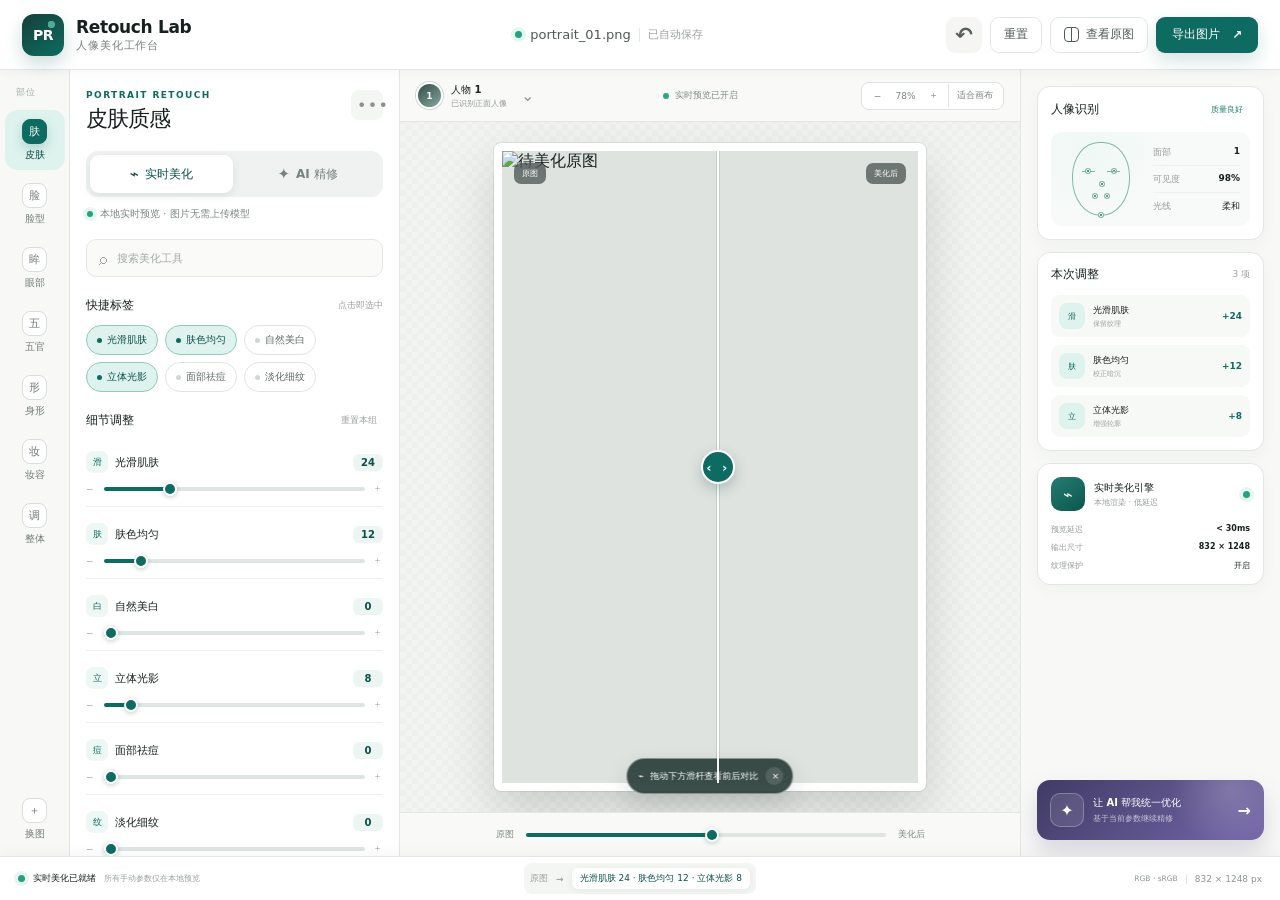
==== commit bd50ef58: "feat: add browser-side realtime retouch engine" ====
--- a/frontend/index.html
+++ b/frontend/index.html
@@ -249,11 +249,7 @@
               alt="待美化原图"
             />
             <div class="after-layer" id="afterLayer">
-              <img
-                id="afterImage"
-                src="/data/uploads/img_77f62618a9b5.png"
-                alt="实时美化预览"
-              />
+              <canvas id="previewCanvas" aria-label="实时美化预览"></canvas>
             </div>
             <div class="compare-line" id="compareLine">
               <span>‹ ›</span>
--- a/frontend/css/styles.css
+++ b/frontend/css/styles.css
@@ -1028,7 +1028,7 @@
 }
 
 .image-workbench > img,
-.after-layer img {
+.after-layer canvas {
   display: block;
   width: 100%;
   height: 100%;
@@ -1042,11 +1042,8 @@
   clip-path: inset(0 0 0 52%);
 }
 
-.after-layer img {
-  transform: scaleX(0.992);
-  transform-origin: 50% 50%;
-  filter: brightness(1.055) saturate(1.035) contrast(1.025);
-  transition: filter 120ms ease, transform 120ms ease;
+.after-layer canvas {
+  transition: opacity 120ms ease;
 }
 
 .compare-line {
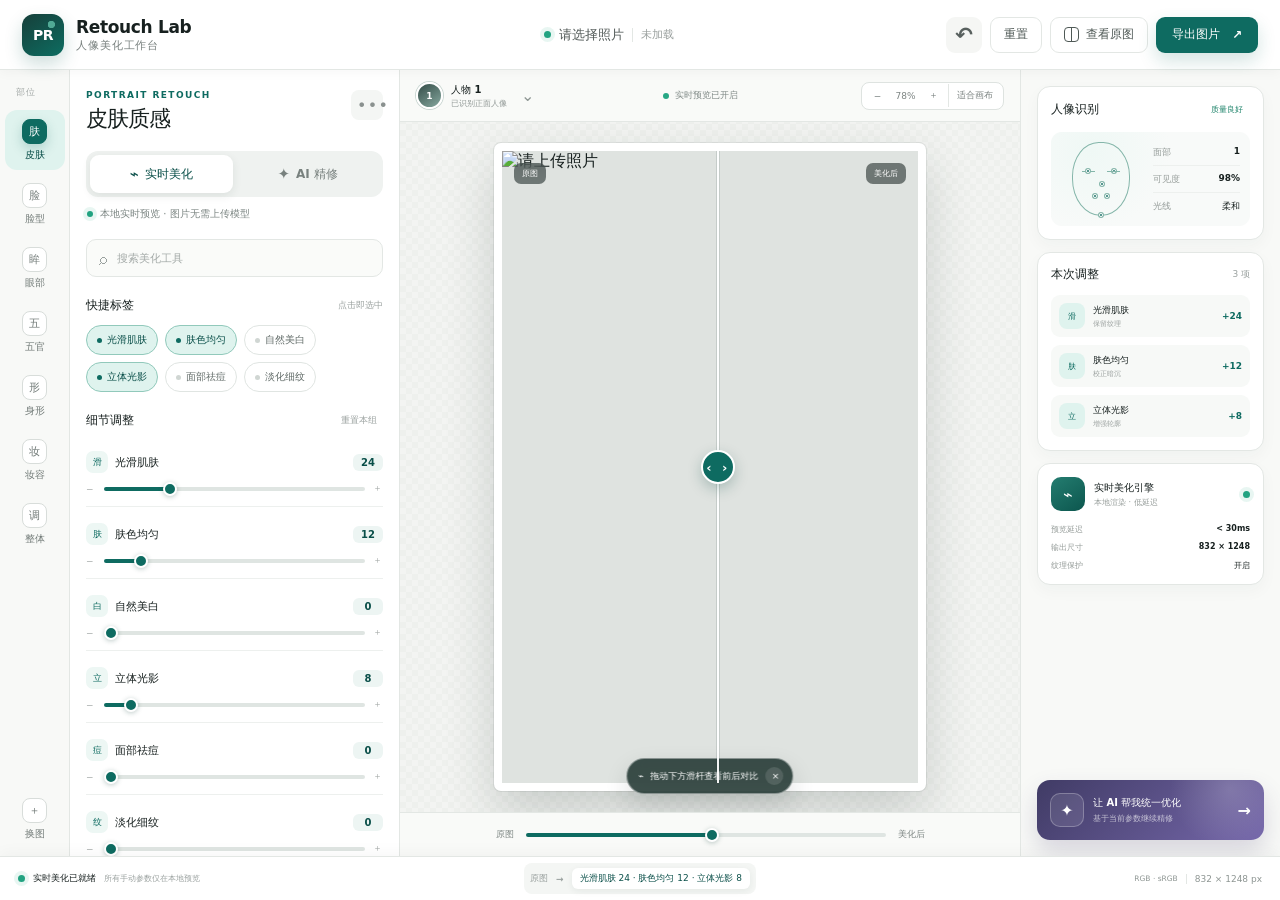
==== commit 819d0dac: "feat: Phase 5 — Authentication, rate limiting, and centralized settings - Add API key auth middlewar" ====
--- a/frontend/index.html
+++ b/frontend/index.html
@@ -22,8 +22,8 @@
 
       <div class="document-name">
         <span class="status-dot"></span>
-        <span>portrait_01.png</span>
-        <small>已自动保存</small>
+        <span id="documentName">请选择照片</span>
+        <small>未加载</small>
       </div>
 
       <div class="header-actions">
@@ -36,7 +36,7 @@
           <span class="compare-icon"></span>
           查看原图
         </button>
-        <a class="export-button" id="exportButton" href="/data/uploads/img_77f62618a9b5.png" download>
+        <a class="export-button" id="exportButton" href="#" download>
           导出图片
           <span>↗</span>
         </a>
@@ -193,21 +193,70 @@
             <small><b id="promptCount">0</b> / 200</small>
           </label>
 
-          <details class="model-config">
+          <details class="model-config" open>
             <summary>
               <span>
                 <i>AI</i>
                 模型配置
               </span>
-              <small>已连接</small>
+              <small id="modelConfigState">正在检测</small>
             </summary>
-            <div class="model-row">
-              <span>视觉分析</span>
-              <strong>Qwen3-VL Plus</strong>
-            </div>
-            <div class="model-row">
-              <span>图像编辑</span>
-              <strong>Qwen Image 2.0 Pro</strong>
+            <div class="model-config-body">
+              <label class="model-field">
+                <span>视觉分析</span>
+                <select id="brainProviderSelect">
+                  <option value="qwen">Qwen Vision</option>
+                </select>
+              </label>
+              <label class="model-field">
+                <span>图像编辑</span>
+                <select id="actionProviderSelect">
+                  <option value="qwen">Qwen Image</option>
+                </select>
+              </label>
+              <label class="model-field" id="brainApiKeyField">
+                <span>视觉模型 API Key</span>
+                <input
+                  id="brainApiKeyInput"
+                  type="password"
+                  autocomplete="off"
+                  spellcheck="false"
+                  placeholder="服务端未配置时填写"
+                />
+              </label>
+              <label class="model-field" id="actionApiKeyField">
+                <span>图像模型 API Key</span>
+                <input
+                  id="actionApiKeyInput"
+                  type="password"
+                  autocomplete="off"
+                  spellcheck="false"
+                  placeholder="服务端未配置时填写"
+                />
+              </label>
+              <label class="model-field" id="brainWorkspaceField" hidden>
+                <span>视觉 Workspace ID</span>
+                <input
+                  id="brainWorkspaceInput"
+                  type="text"
+                  autocomplete="off"
+                  spellcheck="false"
+                  placeholder="可选"
+                />
+              </label>
+              <label class="model-field" id="actionWorkspaceField" hidden>
+                <span>图像 Workspace ID</span>
+                <input
+                  id="actionWorkspaceInput"
+                  type="text"
+                  autocomplete="off"
+                  spellcheck="false"
+                  placeholder="可选"
+                />
+              </label>
+              <p class="session-key-note">
+                Key 仅保存在当前页面内存中，刷新后自动清空。
+              </p>
             </div>
           </details>
 
@@ -216,6 +265,7 @@
             <b>生成 AI 美化效果</b>
             <small>约 30 秒</small>
           </button>
+          <p class="ai-feedback" id="aiFeedback" aria-live="polite"></p>
         </section>
       </aside>
 
@@ -245,8 +295,8 @@
           <div class="image-workbench" id="imageWorkbench">
             <img
               id="beforeImage"
-              src="/data/uploads/img_77f62618a9b5.png"
-              alt="待美化原图"
+              src=""
+              alt="请上传照片"
             />
             <div class="after-layer" id="afterLayer">
               <canvas id="previewCanvas" aria-label="实时美化预览"></canvas>
@@ -347,6 +397,6 @@
       </div>
     </footer>
 
-    <script type="module" src="./js/main.js?v=0.5.0"></script>
+    <script type="module" src="./js/app.js?v=0.6.0"></script>
   </body>
 </html>
--- a/frontend/css/styles.css
+++ b/frontend/css/styles.css
@@ -837,16 +837,72 @@
   font-size: 8px;
 }
 
-.model-row {
-  display: flex;
-  justify-content: space-between;
-  padding: 9px 11px;
+.model-config summary small[data-state="error"] {
+  color: #c36751;
+}
+
+.model-config-body {
+  display: grid;
+  grid-template-columns: 1fr 1fr;
+  gap: 9px;
+  padding: 10px;
   border-top: 1px solid var(--soft-line);
-  font-size: 9px;
-}
-
-.model-row span {
-  color: #919795;
+  background: #fafbf9;
+}
+
+.model-field {
+  display: grid;
+  gap: 5px;
+  min-width: 0;
+}
+
+.model-field > span {
+  color: #727b78;
+  font-size: 8px;
+  font-weight: 700;
+}
+
+.model-field select,
+.model-field input {
+  width: 100%;
+  height: 32px;
+  min-width: 0;
+  border: 1px solid #dfe4e1;
+  border-radius: 8px;
+  outline: 0;
+  padding: 0 8px;
+  background: #fff;
+  font-size: 9px;
+}
+
+.model-field select:focus,
+.model-field input:focus {
+  border-color: #a59ad0;
+  box-shadow: 0 0 0 3px rgba(142, 132, 199, 0.09);
+}
+
+.session-key-note {
+  grid-column: 1 / -1;
+  margin: 0;
+  color: #979d9b;
+  font-size: 8px;
+  line-height: 1.5;
+}
+
+.ai-feedback {
+  min-height: 18px;
+  margin: 8px 2px 0;
+  color: #77807d;
+  font-size: 9px;
+  line-height: 1.5;
+}
+
+.ai-feedback.success {
+  color: #177c65;
+}
+
+.ai-feedback.error {
+  color: #bd5f4b;
 }
 
 .generate-button {
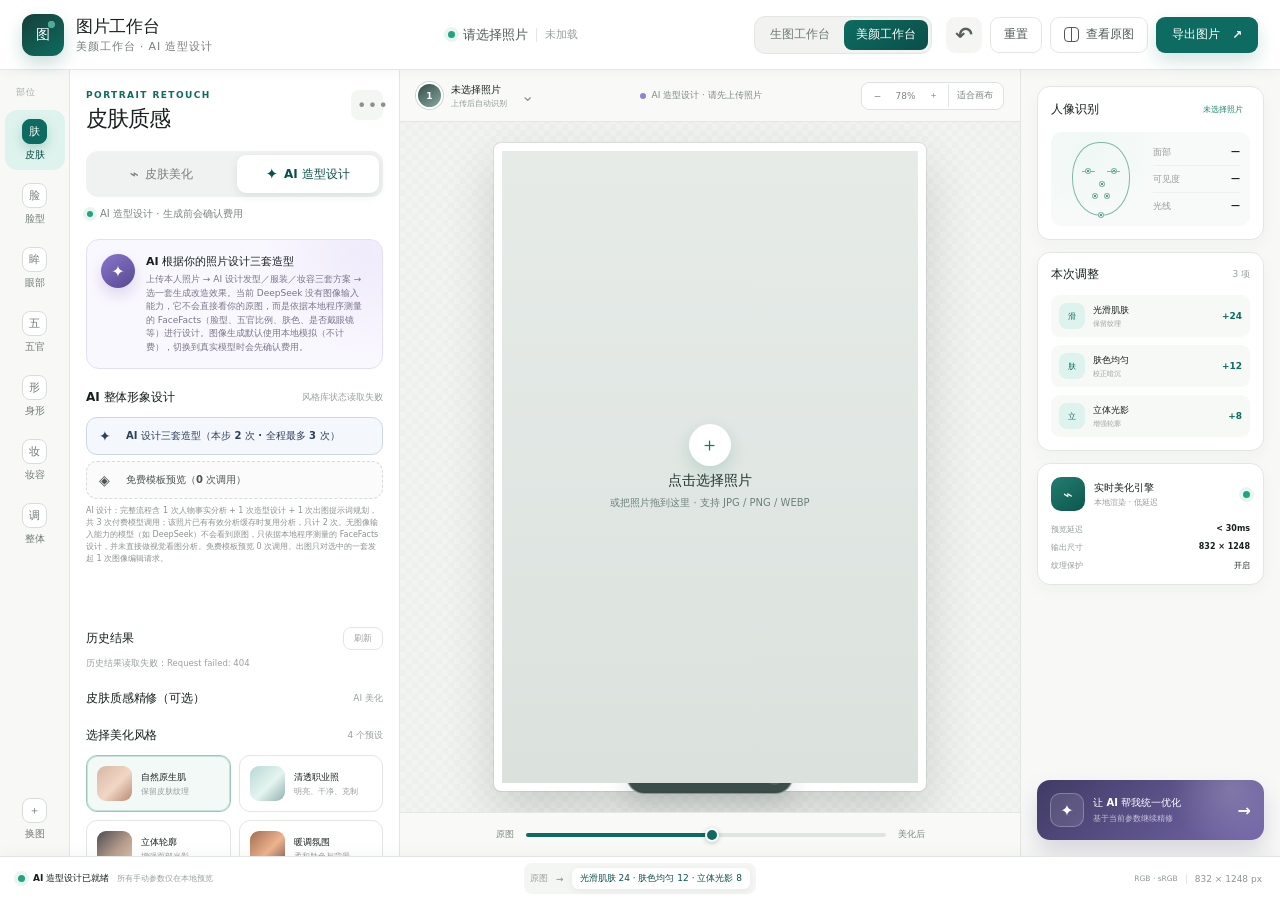
==== commit f3e994d4: "Merge caeedfe3c32a4e7586fbbec0511822e03ca21c67 into b60ecb9b5316f97fbdb14bb0b7fa079e1c41d501" ====
--- a/frontend/index.html
+++ b/frontend/index.html
@@ -5,28 +5,32 @@
     <meta name="viewport" content="width=device-width, initial-scale=1.0" />
     <meta
       name="description"
-      content="Photo Retouch Agent 标签化人像美化工作台原型"
+      content="图片工作台 — 生图工作台 + 美颜工作台（AI 个人形象设计与人像美化）"
     />
-    <title>Photo Retouch Agent · 人像美化工作台</title>
-    <link rel="stylesheet" href="./css/styles.css?v=0.5.0" />
+    <title>美颜工作台 · 图片工作台</title>
+    <link rel="stylesheet" href="./css/styles.css?v=0.6.2" />
   </head>
   <body>
     <header class="app-header">
-      <a class="brand" href="/" aria-label="Photo Retouch Agent 首页">
-        <span class="brand-mark">PR</span>
+      <a class="brand" href="./index.html" aria-label="图片工作台 首页">
+        <span class="brand-mark">图</span>
         <span class="brand-copy">
-          <strong>Retouch Lab</strong>
-          <small>人像美化工作台</small>
+          <strong>图片工作台</strong>
+          <small>美颜工作台 · AI 造型设计</small>
         </span>
       </a>
 
       <div class="document-name">
         <span class="status-dot"></span>
         <span id="documentName">请选择照片</span>
-        <small>未加载</small>
+        <small id="documentMeta">未加载</small>
       </div>
 
       <div class="header-actions">
+        <nav class="workbench-switch" aria-label="工作台切换">
+          <a class="workbench-tab" href="./studio.html">生图工作台</a>
+          <a class="workbench-tab is-active" href="./index.html" aria-current="page">美颜工作台</a>
+        </nav>
         <span class="prototype-pill">PROTOTYPE · V0.1</span>
         <button class="icon-button" id="undoButton" type="button" title="撤销">
           ↶
@@ -97,22 +101,22 @@
         </div>
 
         <div class="mode-switch" role="tablist" aria-label="美化模式">
-          <button class="active" data-mode="local" type="button" role="tab">
+          <button data-mode="local" type="button" role="tab">
             <span class="mode-glyph">⌁</span>
-            实时美化
+            皮肤美化
           </button>
-          <button data-mode="ai" type="button" role="tab">
+          <button class="active" data-mode="ai" type="button" role="tab">
             <span class="mode-glyph">✦</span>
-            AI 精修
+            AI 造型设计
           </button>
         </div>
 
         <div class="mode-note" id="modeNote">
           <span class="local-dot"></span>
-          本地实时预览 · 图片无需上传模型
-        </div>
-
-        <section id="localPanel">
+          AI 造型设计 · 生成前会确认费用
+        </div>
+
+        <section id="localPanel" hidden>
           <label class="search-box">
             <span>⌕</span>
             <input id="toolSearch" type="search" placeholder="搜索美化工具" />
@@ -147,15 +151,99 @@
           </div>
         </section>
 
-        <section id="aiPanel" hidden>
+        <section id="aiPanel">
           <div class="ai-intro">
             <span class="ai-orbit">✦</span>
             <div>
-              <strong>AI 会理解人像后统一精修</strong>
-              <p>适合复杂光线、局部瑕疵和多项联动调整。</p>
-            </div>
-          </div>
-
+              <strong>AI 根据你的照片设计三套造型</strong>
+              <p>上传本人照片 → AI 设计发型／服装／妆容三套方案 → 选一套生成改造效果。当前 DeepSeek 没有图像输入能力，它不会直接看你的原图，而是依据本地程序测量的 FaceFacts（脸型、五官比例、肤色、是否戴眼镜等）进行设计。图像生成默认使用本地模拟（不计费），切换到真实模型时会先确认费用。</p>
+            </div>
+          </div>
+
+          <div class="section-row ai-section-title">
+            <h2>AI 整体形象设计</h2>
+            <span id="stylingSource">正在读取风格库…</span>
+          </div>
+          <div class="styling-toolbar">
+            <button class="styling-design-button" id="stylingDesignButton" type="button">
+              <span>✦</span>
+              <b>AI 设计三套造型（本步 2 次 · 全程最多 3 次）</b>
+            </button>
+            <button class="styling-template-button" id="stylingTemplateButton" type="button">
+              <span>◈</span>
+              <b>免费模板预览（0 次调用）</b>
+            </button>
+            <small id="stylingCostNote" class="styling-cost">
+              AI 设计：完整流程含 1 次人物事实分析 + 1 次造型设计 + 1 次出图提示词规划，共 3 次付费模型调用；该照片已有有效分析缓存时复用分析，只计 2 次。无图像输入能力的模型（如 DeepSeek）不会看到原图，只依据本地程序测量的 FaceFacts 设计，并未直接做视觉看图分析。免费模板预览 0 次调用。出图只对选中的一套发起 1 次图像编辑请求。
+            </small>
+          </div>
+          <div class="styling-grid" id="stylingGrid" hidden></div>
+          <div class="styling-refine" id="stylingRefine" hidden>
+            <label class="prompt-field">
+              <span>对选中的造型提出修改</span>
+              <textarea
+                id="stylingInstruction"
+                rows="2"
+                placeholder="例如：头发再短一点 / 衣服换成皮衣 / 妆再大胆一点"
+              ></textarea>
+            </label>
+            <button class="styling-refine-button" id="stylingRefineButton" type="button">
+              二次修改选中造型
+            </button>
+          </div>
+          <p class="ai-feedback" id="stylingFeedback" aria-live="polite"></p>
+
+          <div class="styling-generation" id="stylingGeneration" hidden>
+            <div class="section-row ai-section-title">
+              <h2>生成进度</h2>
+              <span id="generationStageNote">等待开始</span>
+            </div>
+            <ol class="generation-steps" id="generationSteps">
+              <li data-gen-stage="queued"><i></i>准备照片</li>
+              <li data-gen-stage="segmentation"><i></i>自动分割</li>
+              <li data-gen-stage="mask_build"><i></i>生成蒙版</li>
+              <li data-gen-stage="provider"><i></i>RunningHub 处理</li>
+              <li data-gen-stage="verification"><i></i>结果校验</li>
+              <li data-gen-stage="done"><i></i>完成</li>
+            </ol>
+          </div>
+
+          <div class="styling-result" id="stylingResult" hidden>
+            <div class="section-row ai-section-title">
+              <h2>改造结果</h2>
+              <span class="verification-badge" id="resultVerification"></span>
+            </div>
+            <div class="result-compare">
+              <figure>
+                <img id="resultBeforeImage" alt="原图" />
+                <figcaption>原图</figcaption>
+              </figure>
+              <figure>
+                <img id="resultAfterImage" alt="改造结果" />
+                <figcaption id="resultAfterCaption">改造结果</figcaption>
+              </figure>
+            </div>
+            <p class="result-note" id="resultNote"></p>
+            <div class="result-actions">
+              <a class="result-download" id="resultDownload" href="#" download>下载结果</a>
+              <button class="result-reselect" id="resultReselect" type="button">
+                重新选择其他造型
+              </button>
+            </div>
+          </div>
+
+          <div class="styling-history" id="stylingHistoryPanel">
+            <div class="section-row ai-section-title">
+              <h2>历史结果</h2>
+              <button class="history-refresh" id="historyRefresh" type="button">刷新</button>
+            </div>
+            <div class="history-list" id="historyList"></div>
+          </div>
+
+          <div class="section-row ai-section-title">
+            <h2>皮肤质感精修（可选）</h2>
+            <span>AI 美化</span>
+          </div>
           <div class="section-row ai-section-title">
             <h2>选择美化风格</h2>
             <span>4 个预设</span>
@@ -274,14 +362,14 @@
           <div class="portrait-selector">
             <span class="portrait-avatar">1</span>
             <div>
-              <strong>人物 1</strong>
-              <small>已识别正面人像</small>
+              <strong id="portraitName">未选择照片</strong>
+              <small id="portraitMeta">上传后自动识别</small>
             </div>
             <button type="button">⌄</button>
           </div>
           <div class="canvas-status" id="canvasStatus">
             <span></span>
-            实时预览已开启
+            尚未选择照片
           </div>
           <div class="zoom-controls">
             <button type="button">−</button>
@@ -292,7 +380,12 @@
         </div>
 
         <div class="canvas-stage">
-          <div class="image-workbench" id="imageWorkbench">
+          <div class="image-workbench" id="imageWorkbench" data-loaded="0">
+            <div class="workbench-empty" id="workbenchEmpty">
+              <span class="workbench-empty-icon">＋</span>
+              <strong>点击选择照片</strong>
+              <small>或把照片拖到这里 · 支持 JPG / PNG / WEBP</small>
+            </div>
             <img
               id="beforeImage"
               src=""
@@ -326,7 +419,7 @@
         <section class="inspector-card detection-card">
           <div class="section-row">
             <h2>人像识别</h2>
-            <span class="success-label">质量良好</span>
+            <span class="success-label" id="detectionLabel">未选择照片</span>
           </div>
           <div class="face-map">
             <div class="face-oval">
@@ -338,9 +431,9 @@
               <i class="point p6"></i>
             </div>
             <div class="face-stats">
-              <div><span>面部</span><strong>1</strong></div>
-              <div><span>可见度</span><strong>98%</strong></div>
-              <div><span>光线</span><strong>柔和</strong></div>
+              <div><span>面部</span><strong id="detectionFaceCount">—</strong></div>
+              <div><span>可见度</span><strong id="detectionVisibility">—</strong></div>
+              <div><span>光线</span><strong id="detectionLight">—</strong></div>
             </div>
           </div>
         </section>
@@ -397,6 +490,33 @@
       </div>
     </footer>
 
-    <script type="module" src="./js/app.js?v=0.6.0"></script>
+    <dialog class="cost-dialog" id="costDialog">
+      <h2>确认生成费用</h2>
+      <p class="cost-dialog-lead" id="costDialogLead"></p>
+      <dl class="cost-breakdown">
+        <div>
+          <dt id="costDesignLabel">AI 造型设计</dt>
+          <dd id="costDesignValue">0 次</dd>
+        </div>
+        <div>
+          <dt id="costImageLabel">图像生成</dt>
+          <dd id="costImageValue">1 次</dd>
+        </div>
+        <div>
+          <dt>预计付费任务数</dt>
+          <dd id="costJobCount">1</dd>
+        </div>
+      </dl>
+      <p class="cost-dialog-note" id="costDialogNote"></p>
+      <p class="cost-dialog-warning">
+        同一任务最多提交 1 次付费请求；提交结果不确定时只会查询是否已建单，绝不自动重试。
+      </p>
+      <menu class="cost-dialog-actions">
+        <button type="button" id="costCancelButton">取消</button>
+        <button type="button" id="costConfirmButton">确认并开始生成</button>
+      </menu>
+    </dialog>
+
+    <script type="module" src="./js/app.js?v=0.8.3"></script>
   </body>
 </html>
--- a/frontend/css/styles.css
+++ b/frontend/css/styles.css
@@ -144,6 +144,44 @@
   gap: 8px;
 }
 
+/*
+ * 图片工作台下挂两个工作台；两个页面的切换器位置一致，用户始终知道自己在
+ * 哪一面、以及怎么切回去。
+ */
+.workbench-switch {
+  display: inline-flex;
+  gap: 2px;
+  margin-right: 6px;
+  padding: 3px;
+  border: 1px solid var(--line);
+  border-radius: 11px;
+  background: var(--canvas);
+}
+
+.workbench-tab {
+  display: inline-flex;
+  height: 30px;
+  align-items: center;
+  padding: 0 12px;
+  border-radius: 8px;
+  color: #6d7876;
+  font-size: 12px;
+  font-weight: 700;
+  text-decoration: none;
+  white-space: nowrap;
+}
+
+.workbench-tab:hover {
+  color: var(--green-dark);
+  background: #fff;
+}
+
+.workbench-tab.is-active,
+.workbench-tab.is-active:hover {
+  color: #fff;
+  background: linear-gradient(140deg, var(--green), var(--green-dark));
+}
+
 .prototype-pill {
   margin-right: 6px;
   padding: 6px 9px;
@@ -756,6 +794,194 @@
 .preset-card small {
   color: #969c99;
   font-size: 8px;
+}
+
+.styling-toolbar {
+  display: grid;
+  gap: 6px;
+  margin-top: 11px;
+}
+
+.styling-design-button,
+.styling-template-button {
+  display: grid;
+  grid-template-columns: 20px 1fr;
+  align-items: center;
+  gap: 7px;
+  width: 100%;
+  padding: 10px 12px;
+  border: 1px solid #cdd8e6;
+  border-radius: 11px;
+  color: #2f3f57;
+  background: #f4f8fc;
+  text-align: left;
+}
+
+.styling-template-button {
+  border-style: dashed;
+  border-color: #d5dbd9;
+  color: #4c5450;
+  background: #fafbfa;
+}
+
+.styling-design-button:disabled,
+.styling-template-button:disabled {
+  opacity: 0.6;
+  pointer-events: none;
+}
+
+.styling-design-button > span,
+.styling-template-button > span {
+  font-size: 14px;
+}
+
+.styling-design-button b,
+.styling-template-button b {
+  font-size: 10px;
+}
+
+.styling-source-badge {
+  justify-self: start;
+  padding: 1px 6px;
+  border-radius: 999px;
+  font-size: 8px;
+  line-height: 1.6;
+}
+
+.styling-source-badge.ai {
+  color: #4b3d8f;
+  background: #efeaff;
+}
+
+.styling-source-badge.template {
+  color: #6d7370;
+  background: #f0f2f1;
+}
+
+.styling-cost {
+  color: #8b918f;
+  font-size: 8px;
+  line-height: 1.5;
+}
+
+.styling-grid {
+  display: grid;
+  gap: 9px;
+  margin-top: 11px;
+}
+
+.styling-card {
+  display: grid;
+  gap: 6px;
+  padding: 11px;
+  border: 1px solid var(--line);
+  border-radius: 12px;
+  background: #fff;
+  text-align: left;
+}
+
+.styling-card.active {
+  border-color: #9bc6bb;
+  background: #f2f9f7;
+  box-shadow: inset 0 0 0 1px #c7e2dc;
+}
+
+.styling-card-head {
+  display: flex;
+  align-items: baseline;
+  justify-content: space-between;
+  gap: 8px;
+}
+
+.styling-card-head strong {
+  font-size: 11px;
+}
+
+.styling-card-head em {
+  color: #8b918f;
+  font-size: 8px;
+  font-style: normal;
+}
+
+.styling-card-direction {
+  color: #6955a9;
+  font-size: 9px;
+}
+
+.styling-card dl {
+  display: grid;
+  gap: 3px;
+  margin: 0;
+}
+
+.styling-card dt {
+  color: #9aa2a0;
+  font-size: 8px;
+}
+
+.styling-card dd {
+  margin: 0 0 3px;
+  color: #464d4b;
+  font-size: 9px;
+  line-height: 1.5;
+}
+
+.styling-card .styling-why {
+  color: #6d7572;
+  font-size: 8.5px;
+  line-height: 1.5;
+}
+
+.styling-card button {
+  justify-self: start;
+  padding: 7px 12px;
+  border-radius: 9px;
+  color: #fff;
+  font-size: 9px;
+  background: linear-gradient(135deg, #6955a9, #8e79ca);
+}
+
+.styling-card button:disabled {
+  opacity: 0.6;
+  pointer-events: none;
+}
+
+.styling-chips {
+  display: flex;
+  flex-wrap: wrap;
+  gap: 4px;
+}
+
+.styling-chip {
+  padding: 2px 7px;
+  border: 1px solid #e2e6e4;
+  border-radius: 999px;
+  color: #6d7572;
+  font-size: 8px;
+  background: #f7f9f8;
+}
+
+.styling-refine {
+  display: grid;
+  gap: 8px;
+  margin-top: 12px;
+  padding-top: 12px;
+  border-top: 1px dashed var(--line);
+}
+
+.styling-refine-button {
+  justify-self: start;
+  padding: 8px 14px;
+  border: 1px solid #cdd8e6;
+  border-radius: 10px;
+  color: #2f3f57;
+  font-size: 9px;
+  background: #f4f8fc;
+}
+
+.styling-refine-button:disabled {
+  opacity: 0.6;
+  pointer-events: none;
 }
 
 .prompt-field {
@@ -1083,6 +1309,62 @@
   aspect-ratio: 2 / 3;
 }
 
+.image-workbench[data-loaded="0"] {
+  cursor: pointer;
+}
+
+.image-workbench[data-loaded="0"] .after-layer,
+.image-workbench[data-loaded="0"] .compare-line,
+.image-workbench[data-loaded="0"] .image-badge {
+  display: none;
+}
+
+.image-workbench[data-loaded="0"] > img {
+  opacity: 0;
+}
+
+.workbench-empty {
+  position: absolute;
+  inset: 0;
+  z-index: 2;
+  display: grid;
+  place-content: center;
+  justify-items: center;
+  gap: 6px;
+  padding: 24px;
+  text-align: center;
+  color: #4a615c;
+  background: linear-gradient(180deg, #e6ebe8 0%, #dbe2de 100%);
+}
+
+.image-workbench[data-loaded="1"] .workbench-empty {
+  display: none;
+}
+
+.workbench-empty-icon {
+  display: grid;
+  place-items: center;
+  width: 42px;
+  height: 42px;
+  border-radius: 50%;
+  color: #157a63;
+  background: #ffffff;
+  box-shadow: 0 6px 16px rgba(21, 122, 99, 0.18);
+  font-size: 19px;
+  font-weight: 700;
+}
+
+.workbench-empty strong {
+  font-size: 14px;
+  font-weight: 800;
+  color: #21352f;
+}
+
+.workbench-empty small {
+  font-size: 10px;
+  color: #6c807b;
+}
+
 .image-workbench > img,
 .after-layer canvas {
   display: block;
@@ -1224,6 +1506,16 @@
   background: #e7f6f1;
   font-size: 8px !important;
   font-weight: 800;
+}
+
+.success-label.is-pending {
+  color: #6c807b !important;
+  background: #eef2f0;
+}
+
+.success-label.is-error {
+  color: #b03a2e !important;
+  background: #fdecea;
 }
 
 .face-map {
@@ -1666,3 +1958,304 @@
     grid-template-columns: 1fr 1fr;
   }
 }
+
+/* ---------- Generation progress / result / history / cost dialog ---------- */
+
+.styling-generation {
+  display: grid;
+  gap: 8px;
+  margin-top: 14px;
+  padding: 12px;
+  border: 1px solid var(--line);
+  border-radius: 12px;
+  background: #fff;
+}
+
+.generation-steps {
+  display: grid;
+  gap: 6px;
+  margin: 0;
+  padding: 0;
+  list-style: none;
+}
+
+.generation-steps li {
+  display: flex;
+  align-items: center;
+  gap: 8px;
+  color: #9aa2a0;
+  font-size: 9px;
+}
+
+.generation-steps li i {
+  width: 10px;
+  height: 10px;
+  flex: 0 0 auto;
+  border: 1.5px solid #cdd5d2;
+  border-radius: 50%;
+  background: #fff;
+}
+
+.generation-steps li.active {
+  color: #6955a9;
+  font-weight: 600;
+}
+
+.generation-steps li.active i {
+  border-color: #6955a9;
+  background: #6955a9;
+  box-shadow: 0 0 0 3px rgba(105, 85, 169, 0.15);
+}
+
+.generation-steps li.done {
+  color: #177c65;
+}
+
+.generation-steps li.done i {
+  border-color: #177c65;
+  background: #177c65;
+}
+
+.generation-steps li.failed {
+  color: #bd5f4b;
+  font-weight: 600;
+}
+
+.generation-steps li.failed i {
+  border-color: #bd5f4b;
+  background: #bd5f4b;
+}
+
+.styling-result {
+  display: grid;
+  gap: 10px;
+  margin-top: 14px;
+  padding: 12px;
+  border: 1px solid #cfe4dd;
+  border-radius: 12px;
+  background: #f6fbf9;
+}
+
+.verification-badge {
+  padding: 3px 9px;
+  border-radius: 999px;
+  color: #177c65;
+  font-size: 8px;
+  background: var(--mint);
+}
+
+.verification-badge.pending {
+  color: #8a6b12;
+  background: #fdf3d8;
+}
+
+.verification-badge.failed {
+  color: #b04a35;
+  background: #fdece7;
+}
+
+.result-compare {
+  display: grid;
+  grid-template-columns: 1fr 1fr;
+  gap: 9px;
+}
+
+.result-compare figure {
+  display: grid;
+  gap: 5px;
+  margin: 0;
+}
+
+.result-compare img {
+  width: 100%;
+  border: 1px solid var(--line);
+  border-radius: 10px;
+  background: #fff;
+  object-fit: cover;
+}
+
+.result-compare figcaption {
+  color: #8b918f;
+  font-size: 8px;
+  text-align: center;
+}
+
+.result-note {
+  margin: 0;
+  color: #5f6a67;
+  font-size: 8.5px;
+  line-height: 1.6;
+}
+
+.result-actions {
+  display: flex;
+  gap: 8px;
+}
+
+.result-download,
+.result-reselect {
+  padding: 7px 13px;
+  border-radius: 9px;
+  font-size: 9px;
+  text-decoration: none;
+}
+
+.result-download {
+  color: #fff;
+  background: linear-gradient(135deg, #0e6b61, #14907f);
+}
+
+.result-reselect {
+  color: #4a5350;
+  background: #fff;
+  border: 1px solid var(--line);
+}
+
+.styling-history {
+  display: grid;
+  gap: 8px;
+  margin-top: 16px;
+}
+
+.history-refresh {
+  padding: 4px 10px;
+  border: 1px solid var(--line);
+  border-radius: 8px;
+  color: #5f6a67;
+  font-size: 8px;
+  background: #fff;
+}
+
+.history-list {
+  display: grid;
+  gap: 6px;
+}
+
+.history-empty {
+  margin: 0;
+  color: #9aa2a0;
+  font-size: 8.5px;
+}
+
+.history-item {
+  display: grid;
+  grid-template-columns: 1fr auto;
+  gap: 2px 8px;
+  padding: 8px 10px;
+  border: 1px solid var(--line);
+  border-radius: 10px;
+  background: #fff;
+  text-align: left;
+}
+
+.history-title {
+  font-size: 9.5px;
+  font-weight: 600;
+}
+
+.history-meta {
+  grid-column: 1 / -1;
+  color: #9aa2a0;
+  font-size: 8px;
+}
+
+.cost-dialog {
+  width: min(420px, 92vw);
+  padding: 18px 20px;
+  border: 0;
+  border-radius: 16px;
+  color: var(--ink);
+  background: #fff;
+  box-shadow: var(--shadow);
+}
+
+.cost-dialog::backdrop {
+  background: rgba(23, 32, 31, 0.42);
+}
+
+.cost-dialog h2 {
+  margin: 0 0 6px;
+  font-size: 14px;
+}
+
+.cost-dialog-lead {
+  margin: 0 0 12px;
+  color: #5f6a67;
+  font-size: 10px;
+  line-height: 1.6;
+}
+
+.cost-breakdown {
+  display: grid;
+  gap: 0;
+  margin: 0 0 12px;
+  border: 1px solid var(--line);
+  border-radius: 10px;
+  overflow: hidden;
+}
+
+.cost-breakdown > div {
+  display: flex;
+  align-items: center;
+  justify-content: space-between;
+  gap: 10px;
+  padding: 8px 11px;
+  border-bottom: 1px solid var(--soft-line);
+}
+
+.cost-breakdown > div:last-child {
+  border-bottom: 0;
+  background: #f6fbf9;
+}
+
+.cost-breakdown dt {
+  color: #6d7572;
+  font-size: 9px;
+}
+
+.cost-breakdown dd {
+  margin: 0;
+  font-size: 9.5px;
+  font-weight: 600;
+}
+
+.cost-dialog-note {
+  margin: 0 0 10px;
+  color: #7b8481;
+  font-size: 8.5px;
+  line-height: 1.6;
+}
+
+.cost-dialog-warning {
+  margin: 0 0 14px;
+  padding: 8px 10px;
+  border-radius: 9px;
+  color: #8a6b12;
+  font-size: 8.5px;
+  line-height: 1.6;
+  background: #fdf3d8;
+}
+
+.cost-dialog-actions {
+  display: flex;
+  justify-content: flex-end;
+  gap: 8px;
+  margin: 0;
+  padding: 0;
+}
+
+.cost-dialog-actions button {
+  padding: 8px 14px;
+  border-radius: 9px;
+  font-size: 9.5px;
+}
+
+#costCancelButton {
+  color: #4a5350;
+  background: #f1f4f2;
+}
+
+#costConfirmButton {
+  color: #fff;
+  background: linear-gradient(135deg, #0e6b61, #14907f);
+}
